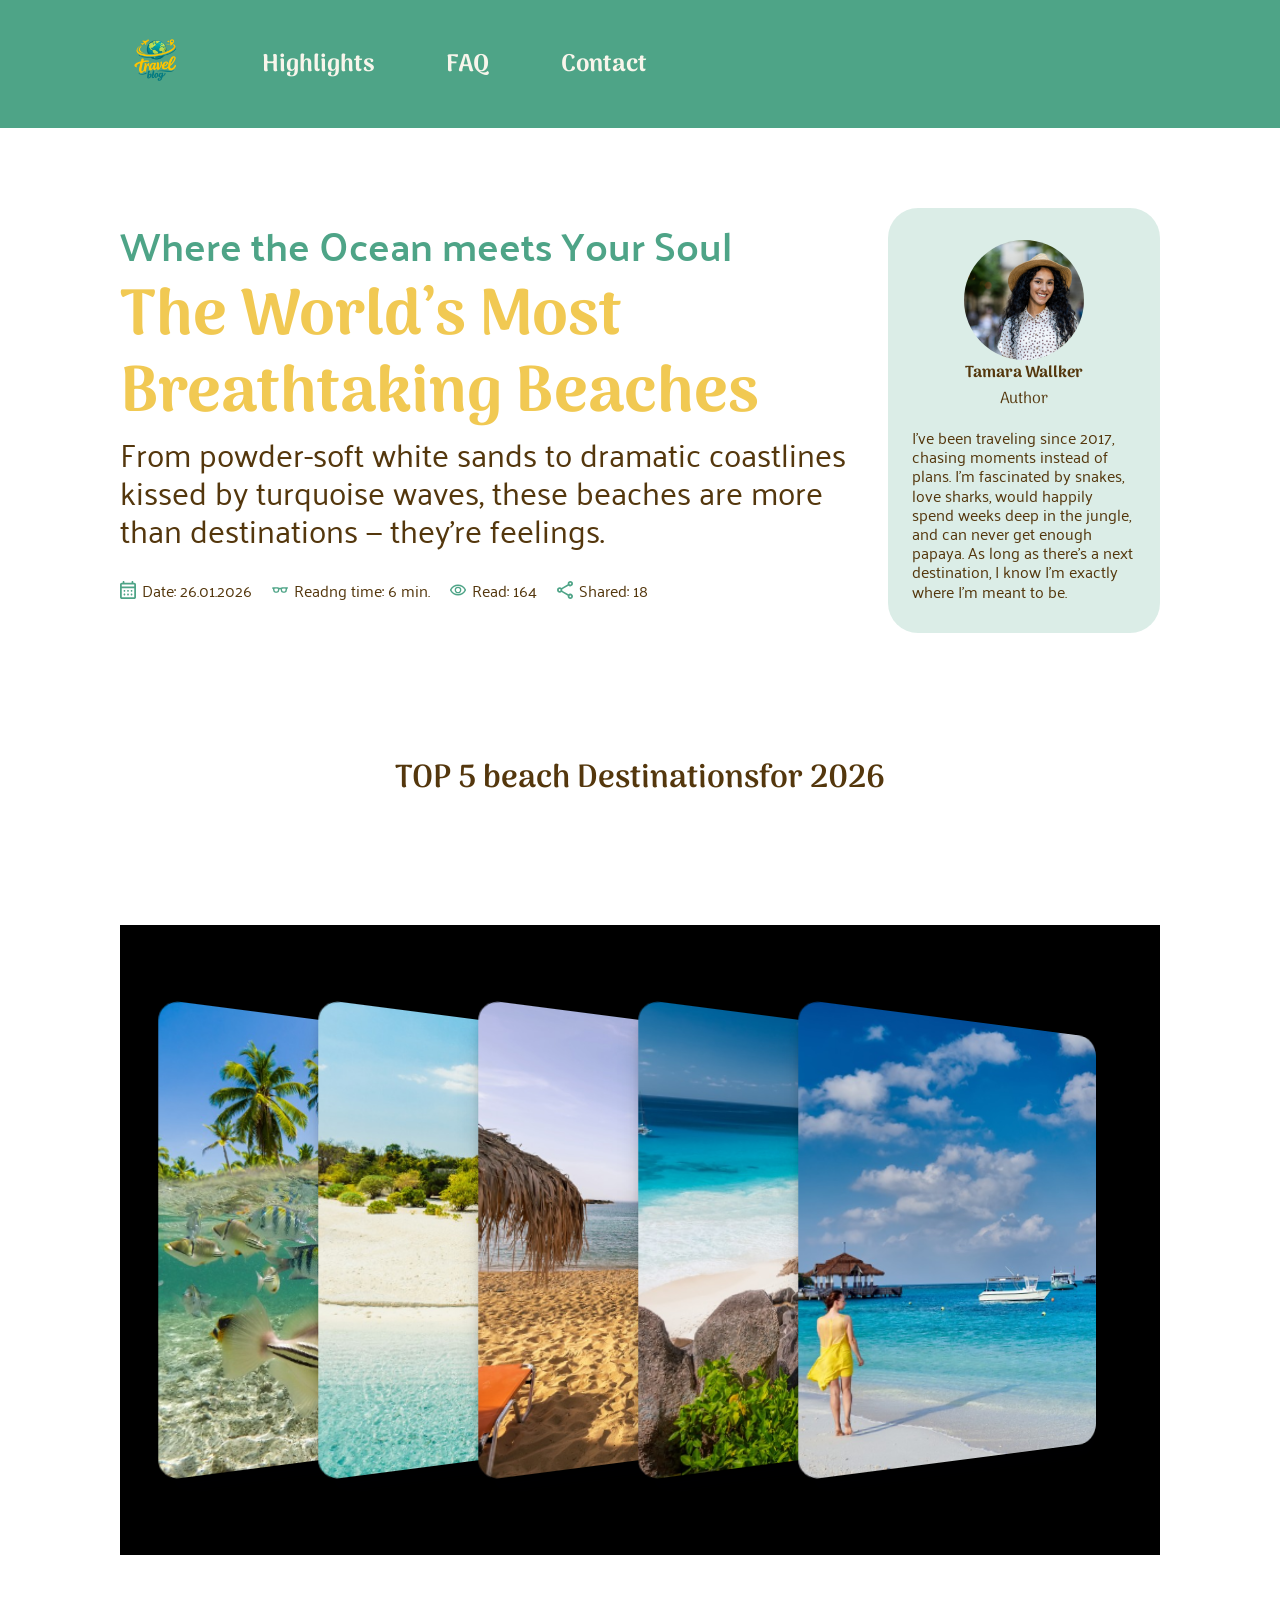
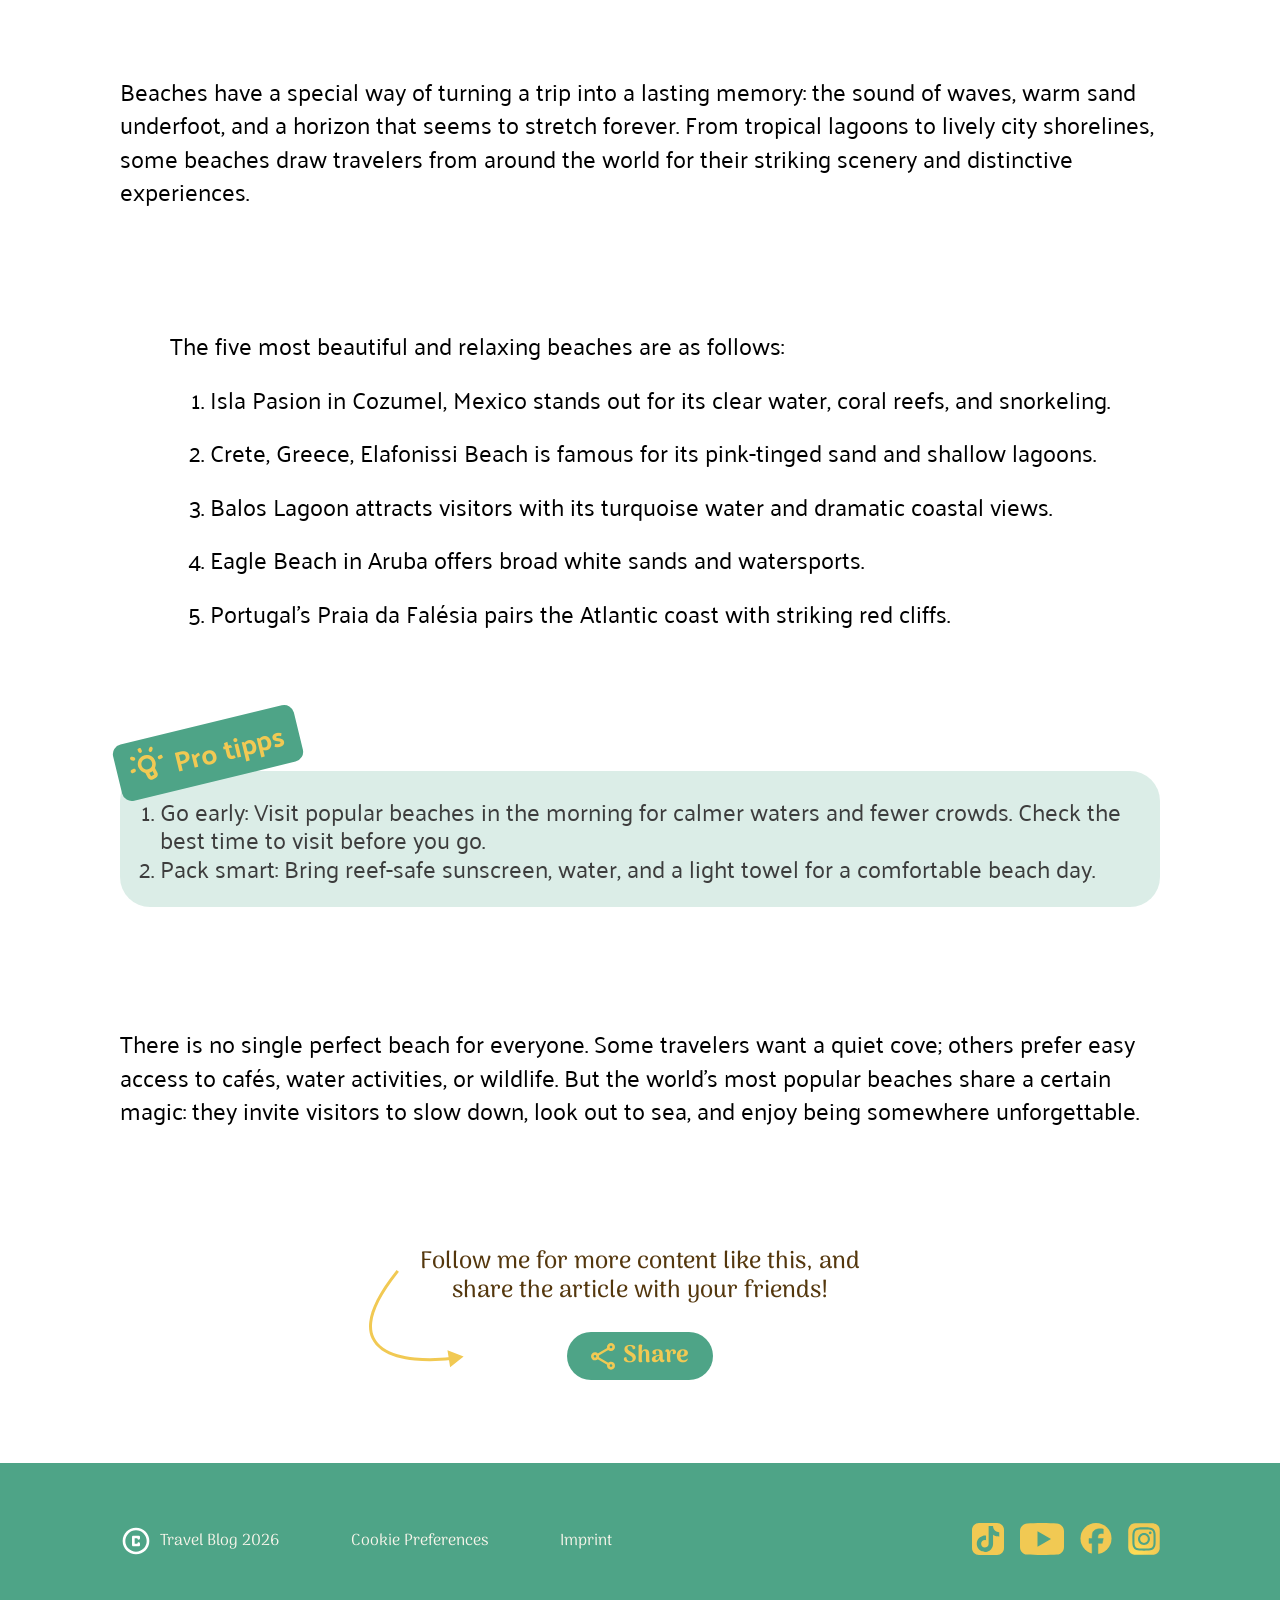
==== pages/article01.html @ ea97b2e2 "footer navbar-mobile links on all sub pages fixed" ====
<!DOCTYPE html>
<html lang="en">

<head>
    <meta charset="UTF-8">
    <meta name="viewport" content="width=device-width, initial-scale=1.0">
    <title>Article 01</title>

    <link rel="stylesheet" href="../styles/style.css">
    <link rel="stylesheet" href="../styles/standard.css">
    <link rel="stylesheet" href="../styles/fonts.css">
    <link rel="stylesheet" href="../styles/variables.css">
    <link rel="stylesheet" href="../styles/responsive.css">

    <link rel="icon" type="image/x-icon" href="../assets/img/logo.png">
</head>


<!---------------------HEADER-------------------------------------------------------------------------->


<body id="article01">

    <header>

        <a href="../index.html" class="logo"><img src="../assets/img/logo.png" alt="logo"></a>

        <nav class="navbar-header">
            <a href="../index.html#highlights">Highlights
                <a href="../index.html#faq">FAQ</a>
                <a href="../index.html#contact">Contact</a>
        </nav>

    </header>

    <!--------------------------------------------------------------------------------------------------->

    <content class="content">
        <div class="article01-top">
            <div>

                <h2>Where the Ocean meets Your Soul</h2>
                <h1>The World’s Most Breathtaking Beaches</h1>
                <p>From powder-soft white sands to dramatic coastlines kissed by turquoise waves, these beaches are
                    more
                    than destinations — they’re feelings.</p>

                <div class="page-information">

                    <p><img src="../assets/icons/calender_green.svg" alt="">
                        Date: 26.01.2026</p>

                    <p><img src="../assets/icons/eyeglasses_green.svg" alt="">
                        Readng time: 6 min.</p>


                    <p><img src="../assets/icons/visibility_green.svg" alt="">
                        Read: 164</p>

                    <p><img src="../assets/icons/share.svg" alt="">
                        Shared: 18</p>

                </div>

            </div>

            <div class="profile">
                <img src="../assets/img/profile.jpg" alt="profile">
                <h4>Tamara Wallker</h4>
                <h5>Author</h5>

                <p>I’ve been traveling since 2017, chasing moments instead of plans.
                    I’m fascinated by snakes, love sharks, would happily spend weeks deep in the jungle, and can
                    never
                    get enough papaya. As long as there’s a next destination, I know I’m exactly where I’m meant to
                    be.
                </p>

            </div>
        </div>



        </div>

        <h3>TOP 5 beach Destinationsfor 2026</h3>

        <!--------------------------------------------------------------------------------------------------->


        <section class="carousel-slider">

            <div class="carousel-inputs">
                <input type="radio" name="slider" value="one">
                <input type="radio" name="slider" value="two">
                <input type="radio" name="slider" value="three" checked>
                <input type="radio" name="slider" value="four">
                <input type="radio" name="slider" value="five">
            </div>

            <div class="carousel-wrapper">

                <div class="carousel-slider-element element-one">
                    <img src="../assets/img/Carousel_beach_05.jpg" alt="picture of a beach">
                </div>
                <div class="carousel-slider-element element-two">
                    <img src="../assets/img/Carousel_beach_03.jpg" alt="picture of a beach">
                </div>
                <div class="carousel-slider-element element-three">
                    <img src="../assets/img/Carousel_beach_02.jpg" alt="picture of a beach">
                </div>
                <div class="carousel-slider-element element-four">
                    <img src="../assets/img/Carousel_beach_01.jpg" alt="picture of a beach">
                </div>
                <div class="carousel-slider-element element-five">
                    <img src="../assets/img/Carousel_woman.jpg" alt="picture of a beach">
                </div>

            </div>
        </section>

        <p>Beaches have a special way of turning a trip into a lasting memory:
            the sound of waves, warm sand underfoot, and a horizon that seems to stretch forever. 
            From tropical lagoons to lively city shorelines, some beaches draw travelers 
            from around the world for their striking scenery and distinctive experiences. </p>

        <div class="p_under_carousel">

            <p>The five most beautiful and relaxing beaches are as follows:</p>
            <ol>
                <li>Isla Pasion in Cozumel, Mexico stands out for its clear water, coral reefs, and snorkeling.</li>
                <li>Crete, Greece, Elafonissi Beach is famous for its pink-tinged sand and shallow lagoons.</li>
                <li>Balos Lagoon attracts visitors with its turquoise water and dramatic coastal views.</li>
                <li>Eagle Beach in Aruba offers broad white sands and watersports. </li>
                <li>Portugal’s Praia da Falésia pairs the Atlantic coast with striking red cliffs. </li>
            </ol>
        </div>

        <div class="protipp-section">
            <div class="badge">
                <img src="../assets/icons/wb_incandescent.svg" alt="Tipp">
                <p>Pro tipps</p>
            </div>
            <ol>
                <li>Go early: Visit popular beaches in the morning for calmer waters and fewer crowds. Check the best
                    time
                    to visit before you go.</li>
                <li>Pack smart: Bring reef-safe sunscreen, water, and a light towel for a comfortable beach day.</li>
            </ol>
        </div>

        <p>There is no single perfect beach for everyone. Some travelers want a quiet cove; 
            others prefer easy access to cafés, water activities, or wildlife. 
            But the world’s most popular beaches share a certain magic: they invite visitors to slow down, 
            look out to sea, and enjoy being somewhere unforgettable. </p>

        <section class="share-section">
            <p>Follow me for more content like this, and share the article with your friends!</p>

            <div class="big-arrow2">
                <img src="../assets/img/arrow.svg" alt="Pfeil zeigt auf Share Button" class="big_arrow">
            </div>

            <div class="small-arrow2">
                <img src="../assets/icons/small_arrow.svg" alt="kleiner pfeil zeigt auf share Button"
                    class="small_arrow">
            </div>

            <div class="share-wrapper">

                <input type="checkbox" id="share-toggle">


                <label for="share-toggle" class="icon-btn">
                    <img class="share-icon" src="../assets/icons/yellow-share.svg" alt="share icon">
                    Share
                </label>

                <div class="share-expanded">

                    <img src="../assets/icons/share_green.svg" alt="share icon">

                    <div class="share-links">
                        <a href="https://www.linkedin.com/" target="_blank">LinkedIn</a>
                        <a href="https://www.facebook.com/" target="_blank">Facebook</a>
                    </div>

                </div>
            </div>
        </section>
    </content>


    </div>

    <!---------------------FOOTER-------------------------------------------------------------------------->



    <footer>

        <div>

            <nav class="navbar-footer">


                <a href="../index.html"> <img src="../assets/icons/copyright.svg" alt="copyright">
                    Travel Blog 2026
                </a>




                <a href="#">Cookie Preferences</a>
                <a href="../pages/imprint.html" class="slide-linkk">Imprint</a>
            </nav>

        </div>

        <div class="social-icons">
            <a href="https://www.tiktok.com" target="_blank"><img src="../assets/icons/Tiktok_icon.svg"
                    alt="Tiktok"></a>
            <a href="https://youtube.com" target="_blank"><img src="../assets/icons/youtube.svg" class="youtube"
                    alt="youtube"></a>
            <a href="https://www.facebook.com" target="_blank"><img src="../assets/icons/facebook.svg"
                    alt="facebook"></a>
            <a href="https://www.instagram.com/" target="_blank"><img src="../assets/icons/Instagram_logo_2016.svg"
                    alt="instagram"></a>
        </div>




        <div class="navbar-mobile">

            <a href="../index.html"><img src="../assets/icons/home-icon.svg" alt=""></a>
            <a href="../index.html#highlights"><img src="../assets/icons/rocket_launch-icon.svg" alt=""></a>
            <a href="../index.html#faq"><img src="../assets/icons/live_help-icon.svg" alt=""></a>
            <a href="../index.html#contact"> <img src="../assets/icons/person-icon.svg" alt=""></a>

        </div>

    </footer>
</body>

</html>
---- styles/style.css ----
/* ~~~~~~~~~~~~~~~~~~~~~~~~~~~~~~~~~~~~~~~~~~~~~~~~~~~~~~~~~~~~~~~~~~~ */
/* ##################### landing banner animation #################### */
/* ~~~~~~~~~~~~~~~~~~~~~~~~~~~~~~~~~~~~~~~~~~~~~~~~~~~~~~~~~~~~~~~~~~~ */

.hero-left-right {
  display: flex;
  align-items: flex-start;
  justify-content: flex-start;

  width: 100dvw;
  max-width: 1440px;
  min-height: 515px;
}

.hero-first {
  position: relative;
  overflow: hidden;
  top: 0;
  left: 0;
  width: 100%;
  height: 700px;

  background-color: rgb(255, 255, 255);
}

.img-background {
  position: absolute;
  top: 0;
  left: calc(50% - 720px);
  height: 100%;
  width: auto;
  z-index: 1;
}

.img-cover-start {
  position: absolute;
  top: 0;

  right: 0;
  height: 100%;
  width: auto;
  z-index: 3;

  animation: banner-initial 3s ease-in-out forwards;
}

.img-cover-mid {
  position: absolute;
  top: 0;

  right: 0;
  height: 100%;
  width: auto;
  z-index: 2;

  animation: banner-mid 1s ease-in-out forwards;
  animation-delay: 2s;
}

.img-cover-end {
  position: absolute;
  top: 0;


  left: 0;
  height: auto;

  z-index: 4;

  opacity: 0;

  animation-name: banner-end;
  animation-duration: 0.8s;
  animation-timing-function: ease-in-out;
  animation-delay: 2.4s;
  animation-iteration-count: 1;
  animation-direction: normal;
  animation-fill-mode: forwards;



}

.hero-textblock {

  display: flex;
  flex-direction: column;
  gap: 32px;
  width: 25%;
  max-width: 350px;

  top: 25%;
  left: 40%;

  position: absolute;
  z-index: 5;
  opacity: 0;

  animation:
    textblock-fade-in 1.5s ease-in-out 0.5s forwards,
    textblock-shift 1s linear 2s forwards;
}

.hero-textblock h3 {
  font-family: 'Arima';
  font-weight: 700;
  font-size: 60px;
  color: var(--secondary-brown);

  animation-name: textblock-h3;
  animation-duration: 1s;
  animation-timing-function: fade-in;
  animation-delay: 0.5s;
  animation-iteration-count: 1;
  animation-direction: normal;
  animation-fill-mode: forwards;
}

.hero-textblock p {
  font-family: 'Palanquin';
  font-weight: 500;
  font-size: 28px;
  color: var(--secondary-brown);
  line-height: 1.2;

  opacity: 0;

  animation-name: textblock-p;
  animation-duration: 2s;
  animation-timing-function: fade-in;
  animation-delay: 1s;
  animation-iteration-count: 1;
  animation-direction: normal;
  animation-fill-mode: forwards;
}

@keyframes banner-initial {
  0% {
    z-index: 3;
  }

  100% {
    z-index: 0;

  }
}

@keyframes banner-mid {
  0% {
    transform: translateX(440px);
  }

  60% {
    transform: translateX(calc(40dvw - calc(50% - 720px)));
  }

  100% {
    transform: translateX(calc(10dvw - calc(50% - 720px)));

  }
}

@keyframes banner-end {
  0% {
    opacity: 0;
  }

  100% {
    opacity: 1;

  }
}

@keyframes textblock-fade-in {
  0% {
    opacity: 0;
  }

  100% {
    opacity: 1;
    /* transform: translateX(-35dvw); */
  }
}

@keyframes textblock-h3 {
  0% {
    transform: translateY(75%);
    opacity: 1;
  }

  100% {
    transform: translateY(-25%);
  }
}

@keyframes textblock-p {
  0% {
    opacity: 0;
  }

  100% {
    opacity: 1;
  }
}

@keyframes textblock-shift {
  to {
    opacity: 1;
    transform: translateX(-145%);
  }
}

/* ~~~~~~~~~~~~~~~~~~~~~~~~~~~~~~~~~~~~~~~~~~~~~~~~~~~~~~~~~~~~~~~~~~~ */
/* ###################### landing rotating text ###################### */
/* ~~~~~~~~~~~~~~~~~~~~~~~~~~~~~~~~~~~~~~~~~~~~~~~~~~~~~~~~~~~~~~~~~~~ */

.moving-element {
  width: 160px;
  height: 160px;

  top: 270px;
  left: 440px;

  position: relative;

  display: flex;
  align-items: center;
  justify-content: center;
  background-color: var(--primary-green);
  border-radius: 50%;

  /* https://smoothshadows.com/#djEsMSw1LDAuMTUsMjQsMjAsNSwjMDMwNzEyLCNmM2Y0ZjYsI2ZmZmZmZiwz */
  box-shadow: 0px 1px 1px rgba(3, 7, 18, 0.03),
    1px 3px 4px rgba(3, 7, 18, 0.06),
    2px 7px 9px rgba(3, 7, 18, 0.09),
    3px 13px 15px rgba(3, 7, 18, 0.12),
    5px 20px 24px rgba(3, 7, 18, 0.15);

  opacity: 0;

  z-index: 6;

  animation-name: moving-element-initial;
  animation-duration: 2s;
  animation-timing-function: fade-in;
  animation-delay: 2.7s;
  animation-iteration-count: 1;
  animation-direction: normal;
  animation-fill-mode: forwards;
}

.rotating-text {
  width: 132px;
  height: 132px;

  animation: rotateText 12s linear infinite;
}

.rotating-text svg {
  width: 132px;
  height: 132px;
  overflow: visible;
}

.rotating-text text {
  font-family: 'Arima';
  font-size: 32px;
  font-weight: 400;
  fill: var(--primary-yellow);
}

.destination-flag {
  position: absolute;

  width: 50px;
  height: 50px;
}

@keyframes rotateText {
  from {
    transform: rotate(0deg);
  }

  to {
    transform: rotate(360deg);
  }
}

@keyframes moving-element-initial {
  to {
    opacity: 1;
  }
}

/* ~~~~~~~~~~~~~~~~~~~~~~~~~~~~~~~~~~~~~~~~~~~~~~~~~~~~~~~~~~~~~~~~~~~ */
/* ######################### article01 style ######################### */
/* ~~~~~~~~~~~~~~~~~~~~~~~~~~~~~~~~~~~~~~~~~~~~~~~~~~~~~~~~~~~~~~~~~~~ */


.article01-top {
  display: flex;
  flex-direction: row;
  /* Erzwingt die Ausrichtung nebeneinander */
  justify-content: space-between;
  align-items: flex-start;
  /* Richtet das Profil obenbündig mit dem Text aus */
  width: 100%;
  gap: 24px;

  margin-top: 80px;

}

.article01-top>div:first-child {
  flex-grow: 1;
  /* Nimmt den gesamten verfügbaren Platz links ein */
  min-width: 0;
  /* Verhindert, dass langer Text das Flex-Layout sprengt */
}


.article01-top h1 {
  line-height: 1.2;
}

.article01-top h2 {
  color: var(--primary-green);
  font-size: 40px;

  font-family: 'Palanquin';
  font-weight: 600;
}

.article01-top h1 {
  font-family: 'Palanquin';
  font-weight: 600;
  color: var(--primary-yellow);
  font-size: 64px;

  font-family: 'Arima';
  font-weight: 700;
}

.article01-top p {

  color: var(--secondary-brown);
  font-size: 32px;

  font-family: 'Palanquin';
  font-weight: 400;
  line-height: 1.2;

}

.article03_p_underprofile {
  font-size: 24px;
  font-family: 'Palanquin';
  font-weight: 400;
}

.page-information {

  display: flex;

  gap: 20px;

  margin-top: 32px;

  flex-wrap: wrap;



}

.page-information p {
  font-size: 16px;
  margin: 0;
  display: flex;
  align-items: center;
  gap: 6px;
}

.page-information img {
  width: 16px;
  height: 18px;
  color: var(--primary-green);

}

.profile {
  background-color: rgba(78, 164, 135, 0.2);
  border-radius: 30px;

  padding: 32px 24px;
  height: fit-content;

  display: flex;
  flex-direction: column;

  width: 272px;
  flex-shrink: 0;

  align-items: center;


}

.profile h4 {
  font-family: 'Arima';
  font-weight: 700;

  color: var(--secondary-brown);
  text-align: center;
}

.profile h5 {
  font-size: 16px;
  font-family: 'Arima';
  font-weight: 400;
  text-align: center;
  color: var(--secondary-brown);

  padding-bottom: 16px;


}

.profile p {
  font-size: 16px;
  font-family: 'Palanquin';
  font-weight: 400;


}

.profile img {
  border-radius: 50%;
  width: 120px;
  height: 120px;

  object-fit: cover;
  margin: 0 auto;
}

/* ~~~~~~~~~~~~~~~~~~~~~~~~~~~~~~~~~~~~~~~~~~~~~~~~~~~~~~~~~~~~~~~~~~~ */
/* ######################### carousel slider ######################### */
/* ~~~~~~~~~~~~~~~~~~~~~~~~~~~~~~~~~~~~~~~~~~~~~~~~~~~~~~~~~~~~~~~~~~~ */

.carousel-wrapper {
  display: flex;
  flex-direction: row;
  justify-content: center;
  align-items: center;

  height: 90%;
}

.carousel-inputs {
  padding-top: 48px;
  display: none;
}

.carousel-slider {
  background-color: black;
  height: 70dvh;

  width: 1300px;
  /* min-width: calc(50% - 720px); */

  display: flex;
  flex-direction: column-reverse;
  justify-content: center;
  align-items: center;
}

.carousel-slider input {
  appearance: none;
  -webkit-appearance: none;
  border: none;
  outline: none;
  width: 22px;
  height: 22px;
  border-radius: 50%;
  background-color: #4ea48732;
  margin: 0 5px 14px 5px;
  cursor: pointer;
  transition: width 0.3s ease, background-color 0.3s ease;

  z-index: 2;
}

.carousel-slider input:checked {
  width: 36px;
  height: 22px;
  border-radius: 20px;
  background-color: var(--primary-green);
}

.carousel-slider-element {
  z-index: 1;

  display: flex;
  justify-content: center;

  width: 160px;
  height: 90%;
  max-height: 440px;

  /* background-color: rgba(255, 255, 255, 0.001); */

  transform: perspective(300px) rotateY(10deg) translateX(0px);
  transform-origin: 50% 50%;

  transition: all 255ms ease-in-out;
}

.carousel-slider-element img {
  /* opacity: 0.5; */
  border-radius: 20px;

  width: 300px;

  object-fit: cover;
  object-position: center;

  /* https://smoothshadows.com/#djEsMSw1LDAuMTUsMjQsMjAsNSwjMDMwNzEyLCNmM2Y0ZjYsI2ZmZmZmZiwz */
  box-shadow: 0px 1px 1px rgba(3, 7, 18, 0.03),
    1px 3px 4px rgba(3, 7, 18, 0.06),
    2px 7px 9px rgba(3, 7, 18, 0.09),
    3px 13px 15px rgba(3, 7, 18, 0.12),
    5px 20px 24px rgba(3, 7, 18, 0.15);
}

.carousel-slider-element:hover {
  z-index: 2;

  transform: rotateY(0deg) translateX(0px) scaleX(1.05) scaleY(1.05);
  margin: 0 160px;
}

.carousel-slider-element:hover img {
  width: 300px;

}

.carousel-slider-element:hover~.carousel-slider-element {
  transform: perspective(300px) rotateY(-10deg) translateX(0px);
}

.carousel-slider-element:hover~.carousel-slider-element img {
  width: 300px;
}

/* ~~~~~~~~~~~~~~~~~~~~~~~~~~~~~~~~~~~~~~~~~~~~~~~~~~~~~~~~~~~~~~~~~~~ */

.p_under_carousel {
  display: flex;
  justify-content: center;
  flex-direction: column;
}

/* ~~~~~~~~~~~~~~~~~~~~~~~~~~~~~~~~~~~~~~~~~~~~~~~~~~~~~~~~~~~~~~~~~~~ */
/* ######################### main page content ####################### */
/* ~~~~~~~~~~~~~~~~~~~~~~~~~~~~~~~~~~~~~~~~~~~~~~~~~~~~~~~~~~~~~~~~~~~ */

.highlights {
  width: 100%;
  display: flex;
  flex-direction: column;
  align-items: center;

  gap: 88px;
}

.header {
  display: flex;
  flex-direction: column;
  justify-content: center;
  align-items: center;

  gap: 8px;
  width: 100%;
}

.header>p {
  font-family: 'Palanquin';
  font-size: 24px;
  font-weight: 500;
  line-height: 110%;
  text-align: center;

  color: var(--secondary-brown);
}


.icon-header {
  display: flex;
  align-items: center;
  gap: 8px;
  justify-content: center;

  font-family: 'Arima';
  font-weight: 700;
  font-size: 52px;
  line-height: 120%;

  color: var(--primary-green);
  gap: 8px;

}



.icon-header>h2 {
  font-family: 'Arima';
  font-weight: 700;
  font-size: 52px;
  line-height: 120%;

  color: var(--primary-green);
}

.icon-header>img {
  width: 48px;
  height: 48px;
}

.slider-a {
  width: 100%;
  height: 533px;
  border-top-right-radius: 100px;


  display: flex;
  justify-content: center;
  position: relative;


  align-items: flex-end;
  overflow: hidden;
}

.slider-a-wrapper {
  z-index: 1;
  width: 400%;
  height: 100%;

  position: absolute;

  display: flex;

  transition: all 1s ease-in-out;

}



.slider-a-element {
  width: calc(100% / 4);
  height: 100%;
  position: relative;

  background-size: cover;
  background-position: center;
}

.element-one {
  background-image: url(../assets/img/woman-walking-on-beach.jpg);
}

.element-two {
  background-image: url(../assets/img/scandinavia.jpg);
}

.element-three {
  background-image: url(../assets/img/pattaya.jpg);
}

.element-four {
  background-image: url(../assets/img/mountain_fuji.jpg);
}

.slider-a input[value="one"]:checked~.slider-a-wrapper {
  transform: translateX(calc(150% / 4));
}


.slider-a input[value="two"]:checked~.slider-a-wrapper {
  transform: translateX(calc(50% / 4));
}


.slider-a input[value="three"]:checked~.slider-a-wrapper {
  transform: translateX(calc(-50% / 4));
}

.slider-a input[value="four"]:checked~.slider-a-wrapper {
  transform: translateX(calc(-150% / 4));
}

.slider-a input {
  appearance: none;
  -webkit-appearance: none;
  border: none;
  outline: none;
  width: 28px;
  height: 28px;
  border-radius: 14px;
  background-color: #ffffff;
  margin: 0 11px 44px 11px;
  cursor: pointer;
  transition: width 0.3s ease, background-color 0.3s ease;

  z-index: 2;
}

.slider-a input:checked {
  width: 40px;
  height: 28px;
  border-radius: 20px;
  background-color: var(--primary-yellow);
}

.textblock {
  position: absolute;
  transform: translateZ(0);

  width: 75%;

  display: flex;
  flex-direction: column;
  gap: 8px;

  top: 54px;
  left: 38px;

  padding: 16px 24px;

  text-align: left;

  background: rgba(255, 255, 255, 0.1);
  backdrop-filter: blur(5px);


  border-left: 1px solid rgba(255, 255, 255, 0.2);
  border-right: 1px solid rgba(255, 255, 255, 0.2);

}


.textblock>h3 {
  font-family: 'Palanquin Dark';

  font-size: 48px;
  font-weight: 600;
  line-height: 100%;

  color: #ffffff;

}


.textblock>p {
  font-family: 'Palanquin';

  font-size: 28px;
  font-weight: 400;
  line-height: 110%;

  color: #ffffff;
}

.slide-link { /*da war vorher display: block; nur*/
  position: absolute;
  top: 0;
  left: 0;
  width: 100%;
  height: 100%;
  z-index: 5;

  /* display: block;
  position: absolute;
  inset: 0;
  z-index: 10;
  width: 100%;
  height: auto;*/
}

/* ######################### faq ######################### */

.faq {
  width: 100%;
}

.accordeon {
  margin: 20px 0;

  font-family: 'Palanquin';
  font-weight: 700;
  font-size: 24px;
  color: var(--secondary-brown);
  display: flex;
  flex-direction: column;
  gap: 8px;

  width: 100%;
}


.accordeon-item {
  margin: 20px;
}


.accordeon-item summary {
  padding: 16px 14px;
  background-color: var(--primary-yellow);
  border-radius: 12px;
  align-items: center;
  display: flex;
  justify-content: space-between;
}

.accordeon-item img {
  width: 24px;
  height: 24px;
}

.accordeon-content {
  padding: 15px;

  opacity: 0;
  transform: translateY(-10px);

  transition:
    opacity 0.3s ease,
    transform 0.3s ease,
    display 0.3s ease allow-discrete;

  background-color: var(--primary-yellow);
  border-radius: 12px;



}

.accordeon-text-block {
  background-color: var(--white-color);
  padding: 4px 10px;
  border-radius: 5px;
  /* Wie im Figma-Layout (Radius 5px) */
  font-size: 16px;

}




.accordeon-item[open] summary img {
  transform: rotate(-180deg);
}

.accordeon-item[open] .accordeon-content {
  opacity: 1;
  border-radius: 0 0 12px 12px;





  @starting-style {
    opacity: 0;
    transform: translateY(-10px);
  }
}

/* ~~~~~~~~~~~~~~~~~~~~~~~~~~~~~~~~~~~~~~~~~~~~~~~~~~~~~~~~~~~~~~~~~~~ */
/* ########################## contact form ########################### */
/* ~~~~~~~~~~~~~~~~~~~~~~~~~~~~~~~~~~~~~~~~~~~~~~~~~~~~~~~~~~~~~~~~~~~ */


.contact-section {
  display: flex;
  flex-direction: column;

  padding-top: 88px;

  width: 1100px;
  font-family: 'Palanquin';
  font-size: 24px;
  font-weight: 500;
  line-height: 120%;

  text-align: center;

  color: var(--secondary-brown);
}

.contact-form {
  padding-top: 60px;
  display: flex;
  flex-direction: column;
  gap: 16px;


}

.contact-form label {
  display: flex;
  justify-content: flex-start;
}

.contact-elements {
  display: flex;
  flex-direction: column;
  gap: 64px;
  /* max-width: calc(50% - 720px); */
  width: 100%;

  margin: 0 auto;
}

.form-row {
  display: flex;
  gap: 40px;

}


.input-group {
  display: flex;
  flex-direction: column;
  align-items: flex-start;
  flex: 1;
  width: 100%;
}

.input-group.full-width {
  width: 100%;
}

.input-group label {
  font-weight: 400;
  font-size: 24px;
  color: var(--secondary-brown);
  /* margin-bottom: 8px; */
}


.input-group input {
  width: 100%;
  border: none;
  border-bottom: 1px solid var(--secondary-brown);
  padding: 17px 0;
  font-size: 24px;
  outline: none;
  background: transparent;

  color: var(--primary-green);

  font-family: 'Palanquin';
  font-weight: 500;

  caret-shape: auto;
  /* ################# vertical line in the input field ################ */

}




/* ~~~~~~~~~~~~~~~~~~~~~~~~~~~~~~~~~~~~~~~~~~~~~~~~~~~~~~~~~~~~~~~~~~~ */
/* ########################### checkbox ############################## */
/* ~~~~~~~~~~~~~~~~~~~~~~~~~~~~~~~~~~~~~~~~~~~~~~~~~~~~~~~~~~~~~~~~~~~ */

.privacy-policy {
  display: flex;
  flex-direction: column;
  align-items: center;

  gap: 32px;
}

.privacy-policy:has(.toggle-check:checked) .send-btn {
  background-color: var(--primary-green);
  color: var(--primary-yellow);

  border: none;

  pointer-events: auto;
  cursor: pointer;
}




.checkbox-wrapper {
  display: block;
  position: relative;
  padding-left: 35px;
  margin-bottom: 12px;

  flex-direction: column;

  -webkit-user-select: none;
  -moz-user-select: none;
  -ms-user-select: none;
  user-select: none;

  font-size: 16px;
  color: var(--secondary-brown);
}

.checkbox-wrapper p {
  font-size: 16px;
}

.checkbox-wrapper a {
  font-weight: 500;
  text-decoration: none;
  color: var(--primary-green);

  padding: 0 5px;
  font-size: 16px;
}

.checkbox-wrapper a:hover {
  font-family: 'Palanquin Dark';
  text-decoration: none;
  font-weight: 600;
  font-size: 16px;
}

.checkbox-wrapper input {
  position: absolute;
  opacity: 0;
  height: 0;
  width: 0;
}

.checkbox-string {
  display: flex;
  flex-direction: row;
}




.checkbox-link {
  width: 120px;
}

.checkmark {
  position: absolute;
  top: 5px;
  left: 5px;
  height: 18px;
  width: 18px;
  background-color: #eee;
  border: 2px solid var(--secondary-brown);
  border-radius: 3px;
}

.checkbox-label:hover input~.checkmark {
  background-color: var(--primary-yellow);
}

.checkbox-wrapper input:checked~.checkmark {
  background-color: var(--primary-green);
  border: none;
}

.checkmark:after {
  content: "";
  position: absolute;
  display: none;
}

.checkbox-wrapper input:checked~.checkmark:after {
  display: block;
}

.checkbox-wrapper .checkmark:after {
  left: 6px;
  top: 2px;
  width: 5px;
  height: 9px;
  border: solid 0px var(--primary-yellow);
  border-width: 0 2px 2px 0;
  -webkit-transform: rotate(45deg);
  -ms-transform: rotate(45deg);
  transform: rotate(45deg);
}

.send-btn {
  font-family: 'Arima';
  font-size: 24px;

  font-weight: 700;
  letter-spacing: 5%;

  color: var(--inactive-color);


  width: 128px;
  height: 48px;

  display: flex;
  align-items: center;
  justify-content: center;

  padding: 0px 24px;

  border: 1px solid var(--inactive-color);
  border-radius: 40px;

  pointer-events: none;
  cursor: not-allowed;

  gap: 10px;
  padding: 10px;
}

.button {
  display: flex;
}

.button img {
  height: 32px;
  width: 32px;

  color: var(--primary-yellow);
}



.send-btn:hover {
  background-color: var(--primary-green);
  color: var(--primary-yellow);
  font-weight: 700;

  text-shadow: 0px 4px 4px rgba(0, 0, 0, 0.5);
  border: none;
  box-shadow:
    1px 1px 3px rgba(78, 164, 135, 0.09),
    5px 5px 13px rgba(78, 164, 135, 0.15),
    12px 12px 30px rgba(78, 164, 135, 0.24);
}

/* ~~~~~~~~~~~~~~~~~~~~~~~~~~~~~~~~~~~~~~~~~~~~~~~~~~~~~~~~~~~~~~~~~~~ */
/* ############################# imprint ############################# */
/* ~~~~~~~~~~~~~~~~~~~~~~~~~~~~~~~~~~~~~~~~~~~~~~~~~~~~~~~~~~~~~~~~~~~ */

.imprint {
  min-height: calc((100dvh - 156px) - 128px);

  display: flex;
  flex-direction: column;
  align-items: center;
  color: var(--secondary-brown);
  font-family: 'Palanquin';
  text-align: center;
}

.imprint h2 {
  font-size: 48px;
  font-family: 'Arima';
  font-weight: 600;
  padding: 3%;
  color: var(--primary-yellow);
}

.imprint h3 {
  font-family: 'Arima';
  padding: 16px 0 8px 0;
  color: var(--primary-green);
}

.imprint a {
  color: var(--primary-green);
  text-decoration: none;
}

.imprint ul li {
  list-style-type: none;
  display: inline-block;
  text-align: center;
  padding: 16px 0;
  margin: 0;
}

/* ~~~~~~~~~~~~~~~~~~~~~~~~~~~~~~~~~~~~~~~~~~~~~~~~~~~~~~~~~~~~~~~~~~~ */
/* ######################### article02 style ######################### */
/* ~~~~~~~~~~~~~~~~~~~~~~~~~~~~~~~~~~~~~~~~~~~~~~~~~~~~~~~~~~~~~~~~~~~ */

.video-container {
  display: flex;
  justify-content: center;


}


.video-container video {
  border-radius: 53px;
  width: calc(100% - 30px); 

  /*width: 931px;
  height: 520px;*/

}

ol li,
ul li {
  margin: 20px 0 20px 40px;
  width: 100%;

}


/* ######################### SHARE SECCTION ######################### */

.share-section {
  position: relative;
  display: flex;
  flex-direction: column;

  align-items: center;

  width: 463px;
  margin: 0 auto;
  gap: 24px;

}

.big-arrow2 {
  position: absolute;
  /* Löst den Pfeil aus dem Textfluss */
  left: -40px;
  /* Schiebt den Pfeil nach links außerhalb der Box (Wert anpassen!) */
  bottom: 15px;
  /* Positioniert den Pfeil auf Höhe des Buttons */
}

.big_arrow {
  display: block;
}

.small-arrow2 {
  position: absolute;
  left: -20px;
  bottom: 45px;
}

.small_arrow {
  display: block;

}



.share-section>p {
  font-family: 'Arima';
  font-size: 24px;
  font-weight: 500;
  line-height: 120%;

  text-align: center;

  color: #54370D;
}

.share-section>img {

  bottom: 0;
  left: -20px;
}





/* ######################### SHARE ICON ######################### */

.share-wrapper {
  display: flex;
  align-items: center;
  gap: 7px;
  height: 54px;
}

#share-toggle {
  display: none;
}

.icon-btn {
  font-family: 'Arima';
  font-size: 24px;
  font-weight: 700;
  line-height: 120%;
  letter-spacing: 5%;
  margin: 0 auto;

  color: var(--primary-yellow);

  width: fit-content;
  height: 48px;

  display: flex;
  align-items: center;
  gap: 8px;

  padding: 0px 24px;

  background-color: var(--primary-green);
  border: none;
  border-radius: 40px;

  cursor: pointer;
}

.share-expanded {
  height: 54px;
  display: none;
  align-items: center;
  gap: 8px;
}

#share-toggle:checked~.share-expanded {
  display: flex;
}

#share-toggle:checked+.icon-btn .share-icon {
  display: none;
}

.share-links {
  display: flex;
  flex-direction: column;
  gap: 10px;
}

.share-links a {
  font-family: 'Arima';
  font-size: 18px;
  font-weight: 600;
  line-height: 120%;

  color: var(--primary-green);

  text-decoration: underline;
}

.share-links a:hover {
  font-weight: 700;
}

/* ######################### PRO TIPPS SECTION ######################### */

.protipp-section {
  position: relative;
  display: flex;
  background-color: rgba(78, 164, 135, 0.2);


  padding: 26px 16px 24px 16px;
  border-radius: 30px;


}

.protipp-section ol {
  margin: 0;
  padding-left: 24px;
}

.protipp-section li {
  font-family: 'Palanquin';
  font-size: 24px;
  font-weight: 400;
  line-height: 120%;

  color: rgba(61, 61, 61, 1);

  width: 100%;

  margin: 0;

  padding-left: 0px;
  margin-left: 0px;
}

.badge {
  position: absolute;
  left: -5px;
  top: -47px;
  display: flex;
  flex-direction: row;
  align-items: center;
  padding: 4px 16px 4px 4px;
  gap: 4px;
  border-radius: 10px;
  transform: rotate(-13.67deg);


  background-color: var(--primary-green);

}

.badge>img {
  width: 50px;
  height: 50px;
}

.badge>p {
  font-family: 'Palanquin';
  font-size: 28px;
  font-weight: bold;
  line-height: 120%;
  color: var(--primary-yellow);
}





/* ~~~~~~~~~~~~~~~~~~~~~~~~~~~~~~~~~~~~~~~~~~~~~~~~~~~~~~~~~~~~~~~~~~~ */
/* ####################### article 03 style ########################## */
/* ~~~~~~~~~~~~~~~~~~~~~~~~~~~~~~~~~~~~~~~~~~~~~~~~~~~~~~~~~~~~~~~~~~~ */

#article03 article {
  /* ############ 'article' element for longer text content ########### */
  padding: 48px 0;
  color: #3D3D3D;
}

.article03_rain {
  display: flex;
  flex-direction: column;
  width: 100%;


}

.article03_rain p {
  font-size: 24px;
  font-family: 'Palanquin';
  font-weight: 400;

}


.article03_rain h2 {
  color: var(--secondary-brown);
  font-size: 32px;
  font-family: 'Arima';
  font-weight: 600;


  display: flex;
  justify-content: center;

  margin-top: 88px;

}


.article03_img {
  display: flex;
  justify-content: center;
  margin-bottom: 88px;
}


.article03_img>img,
.two_sections img {
  width: 640px;
  height: 436px;
  margin-top: 24px;

  border: 3px;
  border-radius: 53px;
  object-fit: contain;

  box-shadow: -2px 4px 11.6px 0px rgba(0, 0, 0, 0.25);
}

.two_sections {
  display: flex;

  width: 100%;
  gap: 80px;
  align-items: start;
}

.one_section {
  display: flex;
  flex-direction: column;
  justify-content: center;
  align-items: center;
  width: 100%;
}

.one_section img {
  width: 100%;
}

.one_section h3 {
  margin-bottom: 24px;
}

.text-box {
  height: 14em;
}
---- styles/standard.css ----
/* die einstellungen für Content könnte hier rein und beim 
responsiv design auch gleich die contentbegrenzug
weil die ist ja auch überall gleich*/

* {
    box-sizing: border-box;

    margin: 0;
    padding: 0;

    scroll-behavior: smooth;

    /* ################### Debug marking ############################# */
    /*outline: 1px solid red !important;*/
}

/*--------HEADER--------*/

/* ######################### HEADER ######################### */
header {
    background-color: var(--primary-green);
    display: flex;

    color: var(--font-color);
    width: 100%;
    gap: 70px;
    height: 128px;

    align-items: center;


    padding: 60px 120px;
}

.navbar-header {
    display: flex;
    gap: 72px;
}

.navbar-header a {
    color: var(--font-color);
    text-decoration: none;
    font-size: 1.5em;
    font-family: 'Arima';
    font-style: normal;
    font-weight: 700;

    transition: 0.3s color ease-in-out;

    background-repeat: no-repeat;
    background-position: bottom center;
    background-size: contain;

}

.navbar-header a:active {
    color: var(--primary-yellow);
    transition: color 0s;

}

.navbar-header a:hover {
    background-image: url('../assets/img/highlights.svg');
}


.logo img {
    width: 72px;
    height: 72px;
}

.content {
  display: flex;
  flex-direction: column;
  align-items: center;
  gap: 120px;
  margin: 0 120px 80px 120px;
}


/* ######################### FOOTER ######################### */


footer {
    width: 100%;
    background-color: var(--primary-green);
    display: flex;
    color: var(--font-color);
    gap: 70px;

    /* ÄNDERUNG: min-height statt height nutzen & border-box hinzufügen */
    min-height: 152px;
    box-sizing: border-box;

    align-items: center;
    justify-content: space-between;
    padding: 60px 120px;

    display: flex;
    flex-direction: row;

}



.navbar-footer a {
    color: var(--font-color);
    text-decoration: none;
    font-size: 1em;
    font-family: 'Arima';

    display: flex;
    flex-direction: row;

    gap: 8px;
    align-items: center;
    white-space: nowrap;
}

.navbar-footer {
    display: flex;
    gap: 72px;
    align-items: center;
}

footer img {
    height: 32px;
    width: 32px;
}

.navbar-footer>img {
    width: 24px;
    height: 24px;
}

.social-icons {
    display: flex;
    gap: 16px;
}

.youtube {
    width: 44px;
    height: 32px;
}

.both-navbars {
    display: flex;
    flex-direction: column;
}

.navbar-mobile {
    position: fixed;
    bottom: 0;
    left: 0;

    display: flex;
    background-color: var(--primary-yellow);
    width: 100%;
    padding: 24px 25px;
    gap: 48px;

    justify-content: center;
    z-index: 10;

    

}

.navbar-mobile img {
    width: 40px;
    height: 40px;

}


/*--------FOOTER--------*/

h3 {
    color: var(--secondary-brown);
    font-size: 32px;
    font-family: 'Arima';
    font-weight: 600;


    display: flex;
    /* justify-content: center; ################ Entfernt, da slider-a textblock nicht korrekt ausgerichtet wird (wie in Figma) ############# */
}

p,
ul li,
ol li {
    font-size: 24px;
    font-family: 'Palanquin';
    font-weight: 400;
    line-height: 1.4;

}

@media screen and (min-width: 1440px) {

    header {
        padding: 60px max(120px, calc(50% - 720px));
    }

    footer {
        padding: 60px max(120px, calc(50% - 720px));
        margin-bottom: 0px;

    }

}


@media screen and (min-width:768px) {
    .navbar-mobile {
        display: none;
    }

}

@media screen and (min-width:768px) and (max-width: 960px) {

    footer {
        align-items: end;
    }

    .navbar-footer {
        flex-direction: column;
        gap: 8px;
        align-items: start;
    }

    footer {
        /*margin-bottom: 90px;*/
    }


}

@media screen and (min-width:480px) and (max-width: 767px) {

    .navbar-header {
        display: none;
    }

    header {
        justify-content: center;
        height: 70px;
        padding: 0 24px;
    }

    /*  zentriert das Logo horizontal  */
    .logo {
        display: flex;
        align-items: center;
    }


    .logo img {
        width: 56px;
        height: 56px;
    }


    .navbar-footer {
        flex-direction: column;
        gap: 8px;
        align-items: start;
    }

    footer {
        align-items: end;
        padding: 60px;

        margin-bottom: 85px;

    }


    footer img {
        height: 24px;
        width: 24px;
    }

    .youtube {
        width: 37px;
        height: 24px;
    }




}

@media screen and (min-width: 320px) and (max-width: 480px) {

    .navbar-header{
        width: 100%;
    }

    .navbar-header a {
        display: none;
    }

    .logo img {
        display: flex;
        justify-content: center;
    }



    .navbar-footer {
        flex-direction: column;
        gap: 8px;
        align-items: start;


    }


    footer img {
        height: 24px;
        width: 24px;
    }

    .youtube {
        width: 37px;
        height: 24px;
    }

    footer {
        margin-bottom: 85px;

        align-items: end;
        padding: 60px;
    }

    

}
---- styles/fonts.css ----
/* arima-regular - latin */
@font-face {
  font-display: swap; /* Check https://developer.mozilla.org/en-US/docs/Web/CSS/@font-face/font-display for other options. */
  font-family: 'Arima';
  font-style: normal;
  font-weight: 400;
  src: url('../assets/fonts/arima-v7-latin-regular.woff2') format('woff2'); /* Chrome 36+, Opera 23+, Firefox 39+, Safari 12+, iOS 10+ */
}
/* arima-regular - latin */
@font-face {
  font-display: swap; /* Check https://developer.mozilla.org/en-US/docs/Web/CSS/@font-face/font-display for other options. */
  font-family: 'Arima';
  font-style: normal;
  font-weight: 400;
  src: url('../assets/fonts/arima-v7-latin-regular.woff2') format('woff2'); /* Chrome 36+, Opera 23+, Firefox 39+, Safari 12+, iOS 10+ */
}
/* arima-500 - latin */
@font-face {
  font-display: swap; /* Check https://developer.mozilla.org/en-US/docs/Web/CSS/@font-face/font-display for other options. */
  font-family: 'Arima';
  font-style: normal;
  font-weight: 500;
  src: url('../assets/fonts/arima-v7-latin-500.woff2') format('woff2'); /* Chrome 36+, Opera 23+, Firefox 39+, Safari 12+, iOS 10+ */
}
/* arima-600 - latin */
@font-face {
  font-display: swap; /* Check https://developer.mozilla.org/en-US/docs/Web/CSS/@font-face/font-display for other options. */
  font-family: 'Arima';
  font-style: normal;
  font-weight: 600;
  src: url('../assets/fonts/arima-v7-latin-600.woff2') format('woff2'); /* Chrome 36+, Opera 23+, Firefox 39+, Safari 12+, iOS 10+ */
}
/* arima-700 - latin */
@font-face {
  font-display: swap; /* Check https://developer.mozilla.org/en-US/docs/Web/CSS/@font-face/font-display for other options. */
  font-family: 'Arima';
  font-style: normal;
  font-weight: 700;
  src: url('../assets/fonts/arima-v7-latin-700.woff2') format('woff2'); /* Chrome 36+, Opera 23+, Firefox 39+, Safari 12+, iOS 10+ */
}
/* arima-700 - latin */
@font-face {
  font-display: swap; /* Check https://developer.mozilla.org/en-US/docs/Web/CSS/@font-face/font-display for other options. */
  font-family: 'Arima';
  font-style: normal;
  font-weight: 700;
  src: url('../assets/fonts/arima-v7-latin-700.woff2') format('woff2'); /* Chrome 36+, Opera 23+, Firefox 39+, Safari 12+, iOS 10+ */
}

/* palanquin-regular - latin */
@font-face {
  font-display: swap; /* Check https://developer.mozilla.org/en-US/docs/Web/CSS/@font-face/font-display for other options. */
  font-family: 'Palanquin';
  font-style: normal;
  font-weight: 400;
  src: url('../assets/fonts/palanquin-v17-latin-regular.woff2') format('woff2'); /* Chrome 36+, Opera 23+, Firefox 39+, Safari 12+, iOS 10+ */
}
/* palanquin-500 - latin */
@font-face {
  font-display: swap; /* Check https://developer.mozilla.org/en-US/docs/Web/CSS/@font-face/font-display for other options. */
  font-family: 'Palanquin';
  font-style: normal;
  font-weight: 500;
  src: url('../assets/fonts/palanquin-v17-latin-500.woff2') format('woff2'); /* Chrome 36+, Opera 23+, Firefox 39+, Safari 12+, iOS 10+ */
}
/* palanquin-600 - latin */
@font-face {
  font-display: swap; /* Check https://developer.mozilla.org/en-US/docs/Web/CSS/@font-face/font-display for other options. */
  font-family: 'Palanquin';
  font-style: normal;
  font-weight: 600;
  src: url('../assets/fonts/palanquin-v17-latin-600.woff2') format('woff2'); /* Chrome 36+, Opera 23+, Firefox 39+, Safari 12+, iOS 10+ */
}
/* palanquin-700 - latin */
@font-face {
  font-display: swap; /* Check https://developer.mozilla.org/en-US/docs/Web/CSS/@font-face/font-display for other options. */
  font-family: 'Palanquin';
  font-style: normal;
  font-weight: 700;
  src: url('../assets/fonts/palanquin-v17-latin-700.woff2') format('woff2'); /* Chrome 36+, Opera 23+, Firefox 39+, Safari 12+, iOS 10+ */
}

/* palanquin-dark-600 - latin */
@font-face {
  font-display: swap; /* Check https://developer.mozilla.org/en-US/docs/Web/CSS/@font-face/font-display for other options. */
  font-family: 'Palanquin Dark';
  font-style: normal;
  font-weight: 600;
  src: url('../assets/fonts/palanquin-dark-v17-latin-600.woff2') format('woff2'); /* Chrome 36+, Opera 23+, Firefox 39+, Safari 12+, iOS 10+ */
}
---- styles/variables.css ----
:root{
    --primary-yellow: #f1c953;
    --primary-green: #4ea487;
    
    --secondary-brown: #54370D;
    --font-color: #F8F5EB;
    --white-color: #ffffff;
    --inactive-color: #737373;
    --grey-color: #3D3D3D;
}
---- styles/responsive.css ----
/* ~~~~~~~~~~~~~~~~~~~~~~~~~~~~~~~~~~~~~~~~~~~~~~~~~~~~~~~~~~~~~~~~~~~ */
/* ############################ > 1440px ############################# */
/* ~~~~~~~~~~~~~~~~~~~~~~~~~~~~~~~~~~~~~~~~~~~~~~~~~~~~~~~~~~~~~~~~~~~ */

@media screen and (min-width: 1441px) {

  .small_animation1,
  .small_animation2 {
    display: none;
  }

  .small_arrow {
    display: none;
  }

  .content {
    margin: 0 max(calc(50% - 720px), 120px);
    margin-bottom: 80px;
  }

  .hero-left-right {
    max-width: 1440px;
    min-height: 515px;
  }

  header {
    padding: 120px max(120px, calc(50% - 720px));
  }

  footer {
    padding: 120px max(120px, calc(50% - 720px));
  }
}

@media screen and (min-width: 1440px) {

  .small_animation1,
  .small_animation2 {
    display: none;
  }

  .small_arrow {
    display: none;
  }


  header {
    padding: 60px max(120px, calc(50% - 720px));
  }

  footer {
    padding: 60px max(120px, calc(50% - 720px));
  }

}

/* ~~~~~~~~~~~~~~~~~~~~~~~~~~~~~~~~~~~~~~~~~~~~~~~~~~~~~~~~~~~~~~~~~~~ */
/* ############################ <= 1440px ############################ */
/* ~~~~~~~~~~~~~~~~~~~~~~~~~~~~~~~~~~~~~~~~~~~~~~~~~~~~~~~~~~~~~~~~~~~ */

@media screen and (min-width:961px) and (max-width: 1440px) {

  .contact-form {
    margin: 0 max(calc(50% - 720px), 120px);
  }

  .small_animation1,
  .small_animation2 {
    display: none;
  }

  .small_arrow {
    display: none;
  }


  .carousel-slider {
    overflow: hidden;

    width: 100%;
  }



}

/* ~~~~~~~~~~~~~~~~~~~~~~~~~~~~~~~~~~~~~~~~~~~~~~~~~~~~~~~~~~~~~~~~~~~ */
/* ######################### 768px to 960px ########################## */
/* ~~~~~~~~~~~~~~~~~~~~~~~~~~~~~~~~~~~~~~~~~~~~~~~~~~~~~~~~~~~~~~~~~~~ */




@media screen and (min-width:768px) and (max-width: 960px) {

  .small_animation1,
  .small_animation2 {
    display: none;
  }

  .hero-textblock p {
    display: none;
  }

  .small_arrow {
    display: none;
  }

  .article01-top {
    flex-direction: column;

  }

  .profile {
    width: 100%;
  }

  .two_sections {
    flex-direction: column;
  }


  .article03_img>img {
    width: 100%;
  }

  .carousel-slider {
    overflow: hidden;

    width: 100%;
  }

  footer {
    align-items: end;
  }

  .navbar-footer {
    flex-direction: column-reverse;
    gap: 8px;
    align-items: start;
  }
}



@media screen and (max-width:960px) {

  .small-animation2,
  .small_animation1 {
    display: none;
  }



  .small_arrow {
    display: none;
  }



  .contact-section {
    width: 100%;
  }

  .form-row {
    display: flex;
    flex-direction: column;
    justify-content: center;

    gap: 40px;
    width: 100%;
  }

  .input-group {
    display: flex;
    /* justify-content: center; */
    align-items: flex-start;
    gap: 5%;
    width: 100%;
  }
}

@media screen and (min-width:768px) {



  .small_arrow {
    display: none;
  }


  .navbar-mobile {
    display: none;
  }


}

/* ~~~~~~~~~~~~~~~~~~~~~~~~~~~~~~~~~~~~~~~~~~~~~~~~~~~~~~~~~~~~~~~~~~~ */
/* ############################ <= 768px ############################# */
/* ~~~~~~~~~~~~~~~~~~~~~~~~~~~~~~~~~~~~~~~~~~~~~~~~~~~~~~~~~~~~~~~~~~~ */

@media (max-width: 768px) {

  .big_animation1,
  .big_animation2 {
    display: none;
  }

  .moving-element{
    top: 170px;
    left: 100px;
  }

  .small_arrow {
    display: none;
  }


  .content {
    margin-left: 5%;
    margin-right: 5%;
  }

  /* .carousel-inputs input[value"one"]:checked ~ .carousel-wrapper {
  background-color: red;
} */

  .carousel-inputs {
    padding-top: 24px;
    display: flex;
    gap: 8px;
  }

  /* 1. Der übergeordnete Kasten, der das Scrollen erlaubt */
  .carousel-slider {
    display: flex;
    flex-direction: column-reverse;
    /* Legt die Karten nebeneinander */
    overflow-x: auto;
    /* Aktiviert das seitliche Wischen */
    scroll-snap-type: x mandatory;
    /* Lässt die Karten sauber einrasten */
    gap: 10px;
    /* Abstand zwischen den Bildern laut Figma */
    padding: 0 72px;
    /* Freiraum links und rechts für den Fokus-Effekt */

    /* Blendigt die Scrollbar aus */
    scrollbar-width: none;
    width: 100%;
  }

  .carousel-slider::-webkit-scrollbar {
    display: none;
  }

  /* 2. Die einzelnen Karten (die Bilder-Container) */
  .carousel-slider-element {
    flex: 0 0 200px;
    /* Verhindert, dass die Karten schrumpfen (fest auf 200px) */
    height: 293px;
    /* Höhe aus Figma */
    scroll-snap-align: center;
    /* Zentriert die Karte beim Wischen */

    /* 💡 Deaktiviert den 3D-Effekt vom Desktop komplett für Mobile */
    transform: none !important;

    /* display: none; */
  }



  .small_arrow {
    display: none;
  }

  ul li {
    word-break: break-word;
    max-width: 100%;

  }

  .hero-textblock h3 {
    display: none;
  }



  .header p {
    display: none;
  }


  .icon-header-first-p p {
    display: none;
  }

  .content {
    margin-bottom: 160px;
  }

  .navbar-footer {
    display: flex;
    flex-direction: column-reverse;
  }

  footer {

    position: relative;

    padding: 10% 5% 5% 5%;
  }


}


/* ~~~~~~~~~~~~~~~~~~~~~~~~~~~~~~~~~~~~~~~~~~~~~~~~~~~~~~~~~~~~~~~~~~~ */
/* ######################### 480px to 767px ########################## */
/* ~~~~~~~~~~~~~~~~~~~~~~~~~~~~~~~~~~~~~~~~~~~~~~~~~~~~~~~~~~~~~~~~~~~ */

@media screen and (min-width:480px) and (max-width: 767px) {

  .big_animation1,
  .big_animation2 {
    display: none;
  }

  .content {
    gap: 80px;
    background-color: rgb(215, 255, 205);
  }

  ul {
    padding-left: 25px;
  }

  ul li {
    margin-left: 0;
    margin-right: 0;
    word-break: break-word;
    max-width: 100%;
    box-sizing: border-box;
  }




  .small_arrow {
    display: none;
  }


  .contact-form-p {
    display: none;
  }


  .hero-textblock p {
    display: none;
  }

  .test {
    flex-direction: column;
  }

  .textblock>p {
    font-size: 20px;
  }

  .textblock>h3 {
    font-size: 28px;
  }

  .article01-top {
    flex-direction: column;

  }

  .profile {
    width: 100%;
  }

  .two_sections {
    flex-direction: column;
  }

  .article03_img>img {
    width: 100%;
  }

  .video-container video {

    /*width: 345px;
    height: 193px;*/

    object-fit: cover;
    border-radius: 50px;

  }

  .form-row {
    flex-direction: column;
  }

  .navbar-header {
    display: none;
  }

  header {
    justify-content: center;
    height: 70px;
    padding: 20px 15px;
  }


  /*  zentriert das Logo horizontal  */
  .logo {
    display: flex;
    align-items: center;
  }


  .logo img {
    width: 56px;
    height: 56px;
  }


  .navbar-footer {
    flex-direction: column-reverse;
    gap: 8px;
    align-items: start;
  }

  footer {
    align-items: end;
  }


  footer img {
    height: 24px;
    width: 24px;
  }

  .youtube {
    width: 37px;
    height: 24px;
  }

  ol li {
    padding-left: 0px;
    margin-left: 0px;
  }


}



/* ~~~~~~~~~~~~~~~~~~~~~~~~~~~~~~~~~~~~~~~~~~~~~~~~~~~~~~~~~~~~~~~~~~~ */
/* ######################### 320px to 480px ########################## */
/* ~~~~~~~~~~~~~~~~~~~~~~~~~~~~~~~~~~~~~~~~~~~~~~~~~~~~~~~~~~~~~~~~~~~ */

@media screen and (min-width: 320px) and (max-width: 480px) {

  .big_animation1,
  .big_animation2 {
    display: none;
  }

  .page-information {
    gap: 16px;
  }

  .article01-top {
    margin-top: 20px;
  }

  header {

    display: flex;
    justify-content: center;
    align-items: center;

    height: 70px;
    padding: 10px 10px;
    /* Überschreibt jetzt sauber das 60px 120px Padding */
    gap: 0;


  }


  .logo {
    display: flex;
    align-items: center;
  }


  .logo img {
    width: 56px;
    height: 56px;
  }

  .protipp-section {
    margin-top: 32px;
  }



  .big_arrow {
    display: none;
  }

  .small_arrow {
    display: block;
  }


  .content {
    width: 100%;
    background-color: blanchedalmond;
  }


  .article01-top {
    display: flex;
    flex-direction: column;
  }

  .article01-top h1 {
    font-size: 40px;
  }

  .article01-top p {
    font-size: 18px;
  }

  .page-information p {
    font-size: 16px;
  }

  .profile {

    width: 100%;
  }

  .profile p {
    text-align: center;
    font-size: 16px;
  }

  .contact-form-p {
    display: none;
  }


  .hero-textblock p {
    display: none;
  }

  .content {
    gap: 80px;
  }

  .navbar-header {
    display: none;
  }

  .header p {
    display: none;
  }


  .icon-header-first-p p {
    display: none;
  }


  .icon-header>h2 {
    font-size: 35px;
  }


  .textblock>h3 {
    font-size: 28px;
  }

  .textblock>p {
    font-size: 20px;
  }


  .checkbox-wrapper p {
    text-align: left;
  }

  .accordeon-item summary {
    font-size: 16px;
  }

  .form-row {
    flex-direction: column;
  }


  .video-container video {

    object-fit: cover;
    border-radius: 50px;

  }

  .article01-top h2 {
    font-size: 20px;
  }

  p,
  ul li,
  ol li {
    font-size: 16px;
    word-break: break-word;
    max-width: 100%;
  }

  ol,
  ul {
    /*padding-left: 20px;*/
    /* Genug Platz für die Nummern, aber bricht nicht aus */
    margin-left: 0;
    width: 100%;

    word-break: break-word;
    padding-left: 20px;


  }

  ul li {
    width: 100%;
    font-size: 16px;
    word-break: break-word;
    max-width: 100%;

    /* Das entfernt jetzt das schiebende 40px Margin links */
    margin-left: 0;
    margin-right: 0;

    box-sizing: border-box;



  }

  h3 {
    font-size: 20px;
    text-align: center;
  }



  .p_under_carousel,
  .p_under_carousel ol {
    width: 100%;

    margin-left: 0;

    /* Gibt den Nummern (1., 2...) links genug Platz */
    padding-right: 16px;
    /* Verhindert, dass Text rechts an den Rand klatscht */
  }

  /* Die Text- und Listenelemente anpassen */
  .p_under_carousel p,
  .p_under_carousel ul li,
  .p_under_carousel ol li {
    font-size: 16px;
    word-break: break-word;
    margin-left: 0px;
    padding-left: 0px;
    /* WICHTIG: width: 100% ENTFERNEN! */
    width: auto;
  }

  .small-arrow2>img {
    width: 70px;
    height: 50px;
  }

  .share-section>p {
    font-size: 18px;
  }

  .share-section {
    width: 100%;
    gap: 48px;
  }

  /* .icon-btn { */
  /*margin-top: 60px;*/
  /* } */

  .share-section>img {
    width: 60px;
    height: auto;
  }

  .protipp-section li {
    font-size: 16px;


  }

  .badge {
    left: -10px;
  }

  .content {
    margin: 0 20px 40px 20px;
    gap: 80px;
    width: calc(100% - 40px);

  }




  /* Falls du das 'transform' direkt auf dem Bild (.carousel-slider-element img) hast: */
  .carousel-slider-element img {
    width: 100%;
    height: 100%;
    object-fit: cover;
    /* Verhindert, dass das Bild verzerrt wird */
    border-radius: 20px;
    /* Abgerundete Ecken aus deinem Design */
    transform: none !important;
    /* Sicherheitshalber auch hier zurücksetzen */
  }

  footer img {
    height: 24px;
    width: 24px;
  }

  .youtube {
    width: 37px;
    height: 24px;
  }

  /* .mobile-navbar {
        
    } */


  footer {

    gap: 8px;

    /* Schiebt alle Blöcke (Texte & Icons) ganz nach links */
    text-align: left;

  }

  .navbar-footer {
    gap: 8px;
  }

  .navbar-footer a {
    white-space: nowrap;
  }

  ol li {
    padding-left: 0px;
    margin-left: 0px;
  }



}

@media screen and (max-width: 380px) {

  .big_animation1,
  .big_animation2 {
    display: none;
  }

  .big_arrow {
    display: none;
  }

  .social-icons {
    flex-direction: column;
    text-align: center;
  }
}
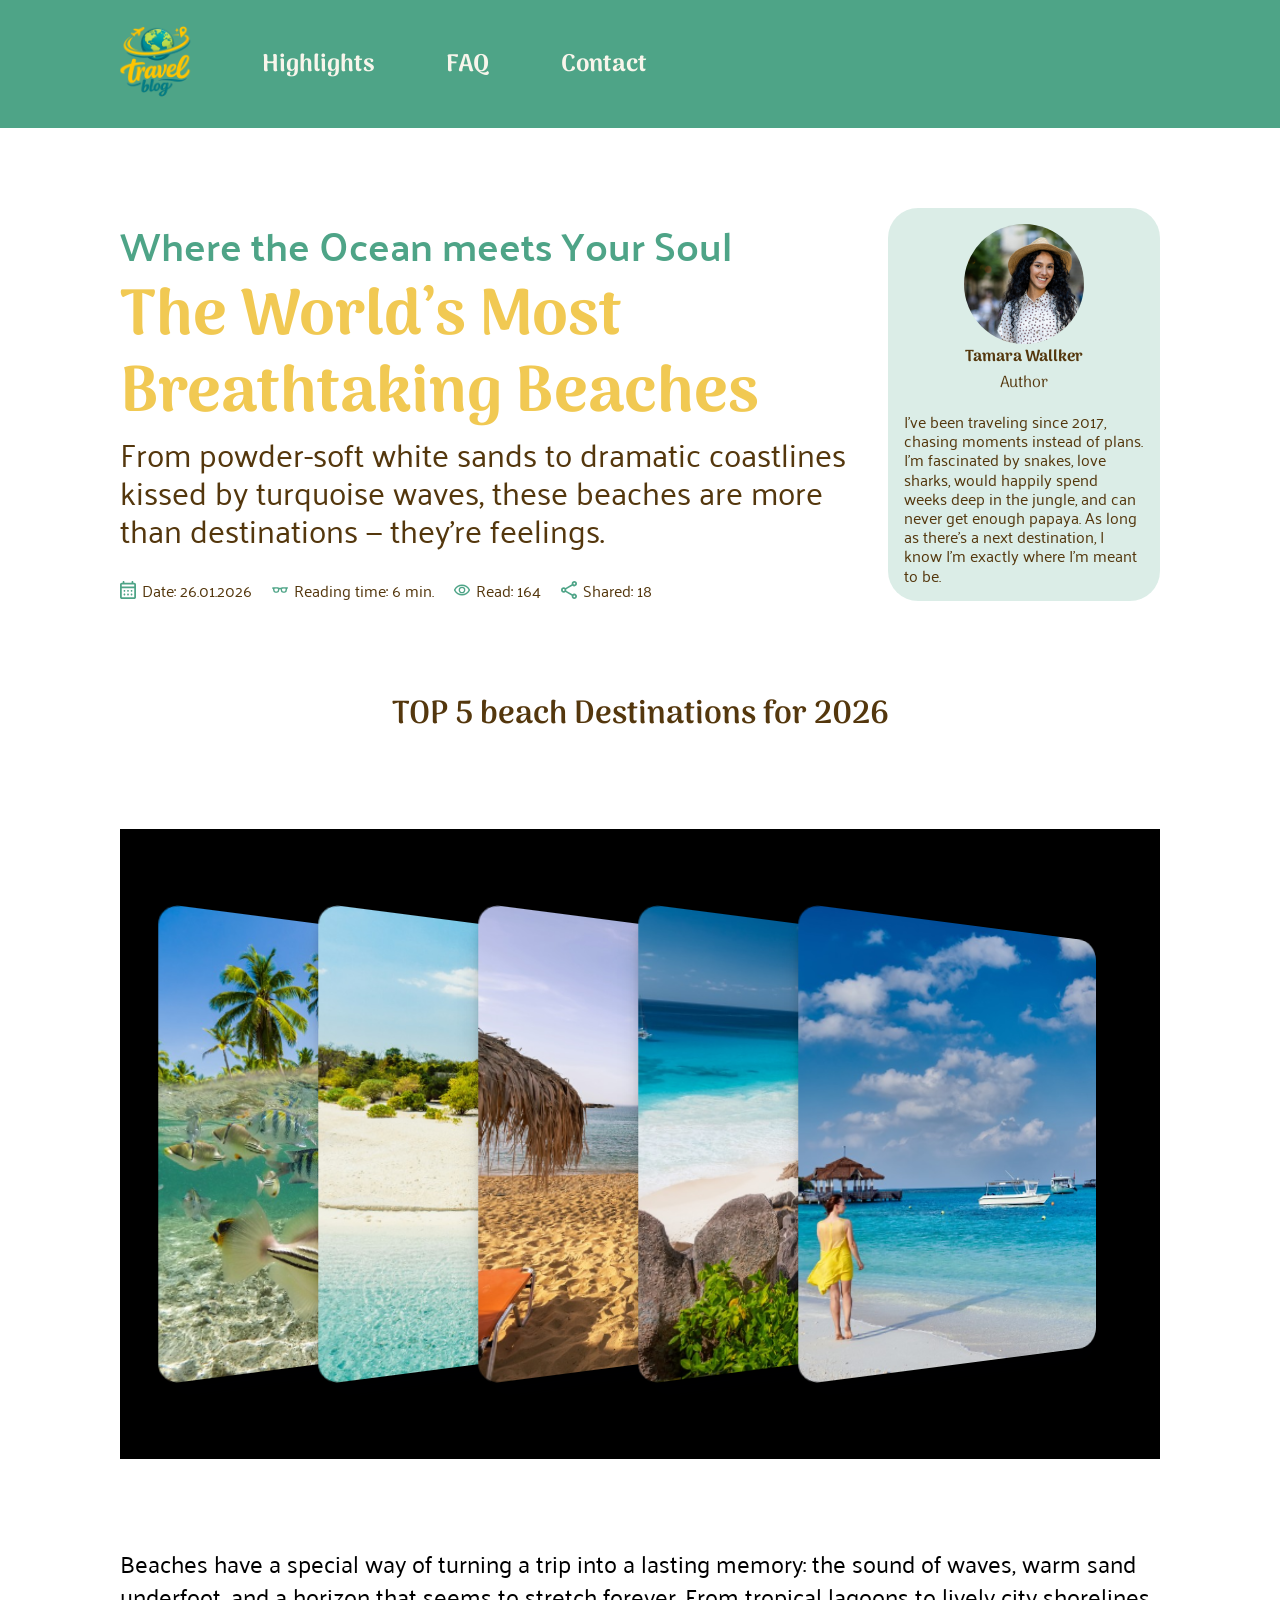
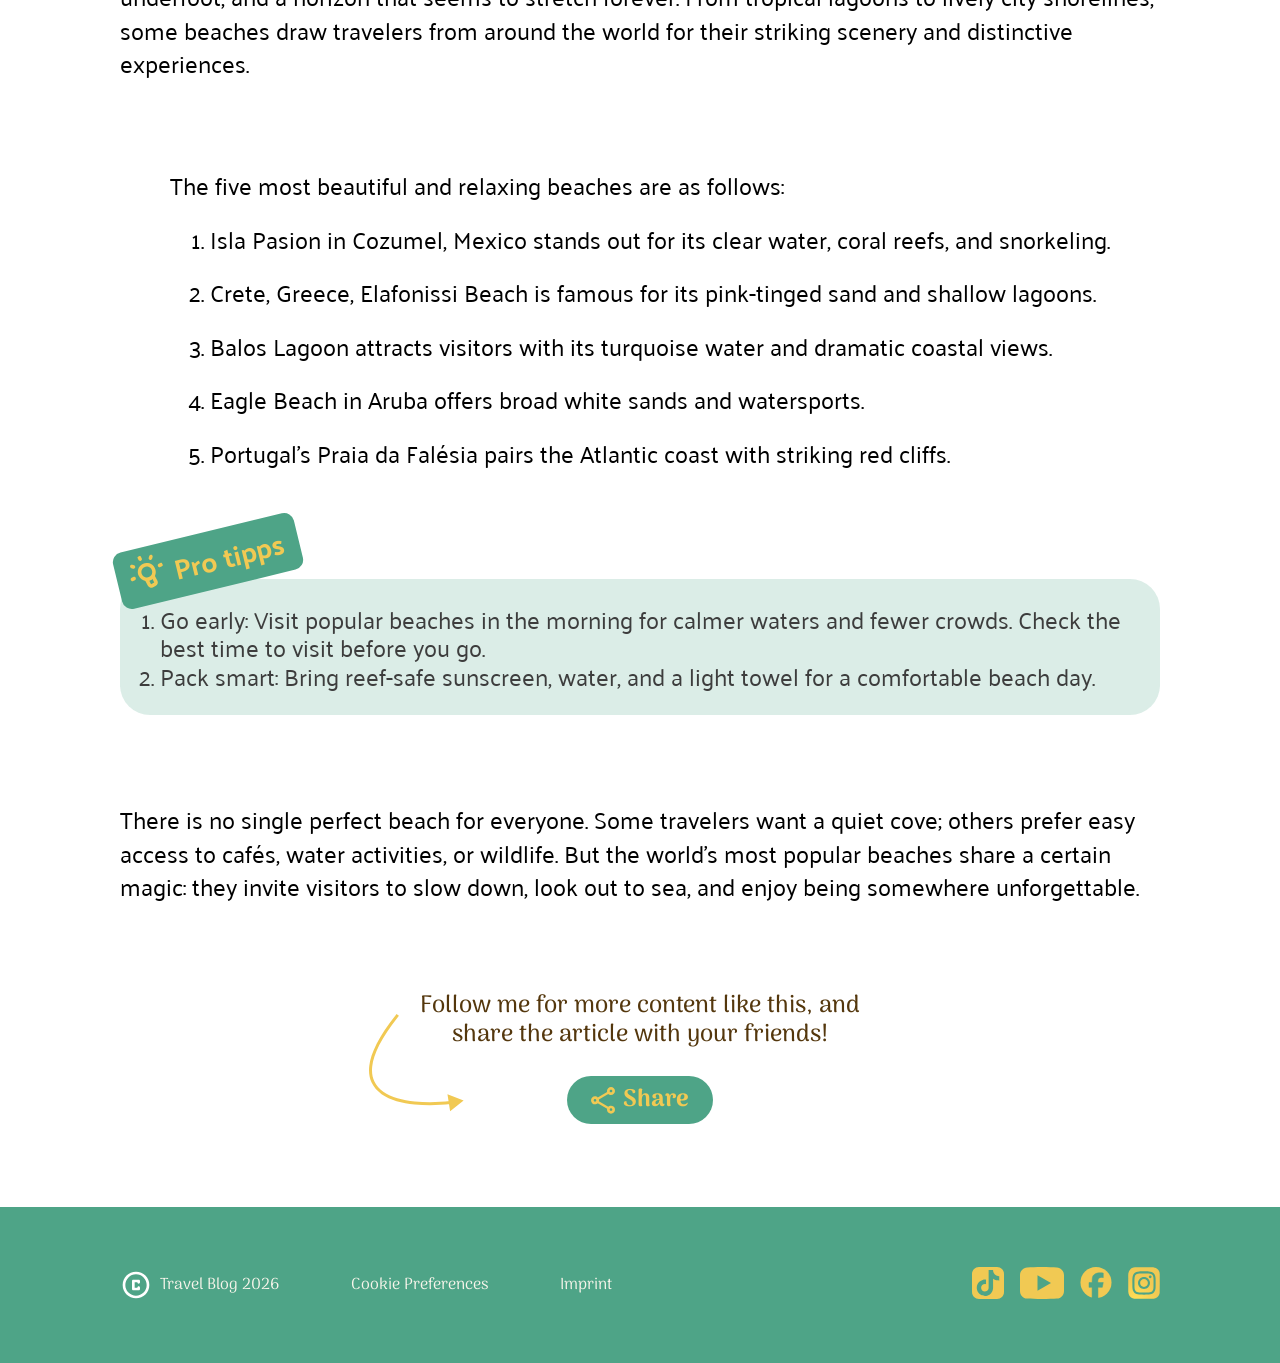
==== commit 9b22ba24: "changes css" ====
--- a/pages/article01.html
+++ b/pages/article01.html
@@ -23,7 +23,7 @@
 
     <header>
 
-        <a href="../index.html" class="logo"><img src="../assets/img/logo.png" alt="logo"></a>
+        <a href="../index.html" class="logo"><img src="../assets/img/Travel_blog_logo.svg" alt="logo"></a>
 
         <nav class="navbar-header">
             <a href="../index.html#highlights">Highlights
@@ -51,7 +51,7 @@
                         Date: 26.01.2026</p>
 
                     <p><img src="../assets/icons/eyeglasses_green.svg" alt="">
-                        Readng time: 6 min.</p>
+                        Reading time: 6 min.</p>
 
 
                     <p><img src="../assets/icons/visibility_green.svg" alt="">
@@ -83,7 +83,7 @@
 
         </div>
 
-        <h3>TOP 5 beach Destinationsfor 2026</h3>
+        <h3>TOP 5 beach Destinations for 2026</h3>
 
         <!--------------------------------------------------------------------------------------------------->
 
--- a/styles/style.css
+++ b/styles/style.css
@@ -391,7 +391,7 @@
   background-color: rgba(78, 164, 135, 0.2);
   border-radius: 30px;
 
-  padding: 32px 24px;
+  padding: 16px;
   height: fit-content;
 
   display: flex;
@@ -808,7 +808,7 @@
 
 
 .accordeon-item {
-  margin: 20px;
+  margin: 20px 0;
 }
 
 
--- a/styles/standard.css
+++ b/styles/standard.css
@@ -13,6 +13,8 @@
     /* ################### Debug marking ############################# */
     /*outline: 1px solid red !important;*/
 }
+
+
 
 /*--------HEADER--------*/
 
@@ -73,7 +75,7 @@
   display: flex;
   flex-direction: column;
   align-items: center;
-  gap: 120px;
+  gap: 88px;
   margin: 0 120px 80px 120px;
 }
 
@@ -287,7 +289,9 @@
         height: 24px;
     }
 
-
+    .article01-top{
+        margin-top: 40px;
+    }
 
 
 }
@@ -335,6 +339,10 @@
         padding: 60px;
     }
 
+    .article01-top{
+        margin-top: 24px;
+    }
+
     
 
 }
--- a/styles/responsive.css
+++ b/styles/responsive.css
@@ -84,6 +84,35 @@
 
 }
 
+@media screen and (max-width: 1100px) {
+
+  .contact-section {
+    width: 100%;
+  }
+
+  .contact-form {
+    margin: 0;
+  }
+
+  .form-row {
+    display: flex;
+    flex-direction: column;
+    justify-content: center;
+
+    gap: 40px;
+    width: 100%;
+  }
+
+  .input-group {
+    display: flex;
+    /* justify-content: center; */
+    align-items: flex-start;
+    gap: 5%;
+    width: 100%;
+  }
+
+}
+
 /* ~~~~~~~~~~~~~~~~~~~~~~~~~~~~~~~~~~~~~~~~~~~~~~~~~~~~~~~~~~~~~~~~~~~ */
 /* ######################### 768px to 960px ########################## */
 /* ~~~~~~~~~~~~~~~~~~~~~~~~~~~~~~~~~~~~~~~~~~~~~~~~~~~~~~~~~~~~~~~~~~~ */
@@ -98,9 +127,6 @@
     display: none;
   }
 
-  .hero-textblock p {
-    display: none;
-  }
 
   .small_arrow {
     display: none;
@@ -202,12 +228,13 @@
 
 @media (max-width: 768px) {
 
+
   .big_animation1,
   .big_animation2 {
     display: none;
   }
 
-  .moving-element{
+  .moving-element {
     top: 170px;
     left: 100px;
   }
@@ -282,10 +309,53 @@
 
   }
 
+  .hero-textblock {
+    gap: 0px;
+    width: 50%;
+    max-width: 500px;
+    left: 10px;
+    top: 10%;
+
+    animation: textblock-fade-in 3s ease-in-out 0.5s forwards;
+  }
+
+  @keyframes textblock-fade-in {
+    0% {
+      opacity: 0;
+    }
+
+    50% {
+      opacity: 1;
+    }
+
+    100%{
+      opacity: 0;
+    }
+  }
+
+
+
   .hero-textblock h3 {
-    display: none;
-  }
-
+    font-size: 50px;
+
+    opacity: 0;
+
+    animation-name: textblock-p;
+    animation-duration: 2s;
+    animation-timing-function: fade-in;
+    animation-delay: 1s;
+    animation-iteration-count: 1;
+    animation-direction: normal;
+    animation-fill-mode: forwards;
+
+    transform: none;
+  }
+
+  .hero-textblock p {
+    font-size: 20px;
+
+    max-width: 500px;
+  }
 
 
   .header p {
@@ -323,10 +393,72 @@
 
 @media screen and (min-width:480px) and (max-width: 767px) {
 
+
+  .hero-textblock {
+    gap: 0px;
+    width: 50%;
+    max-width: 500px;
+    top: 20%;
+    left: 20%;
+
+    animation: textblock-fade-in 3s ease-in-out 0.5s forwards;
+
+
+    /* 2. Setzt das transform: translateX(-145%) vom Desktop wieder auf den Standard zurück */
+    transform: none;
+
+    /* 3. Neue feste Koordinaten für die linke Seite auf dem Handy */
+    left: 10px;
+    top: 25%;
+
+    max-width: none;
+
+
+  }
+
+  @keyframes textblock-fade-in {
+    0% {
+      opacity: 0;
+    }
+
+    50% {
+      opacity: 1;
+    }
+
+    100%{
+      opacity: 0;
+    }
+  }
+
+
+
+
+
+  .hero-textblock h3 {
+    font-size: 50px;
+
+    animation-name: textblock-p;
+    animation-duration: 2s;
+    animation-timing-function: fade-in;
+    animation-delay: 1s;
+    animation-iteration-count: 1;
+    animation-direction: normal;
+    animation-fill-mode: forwards;
+
+    transform: none;
+
+
+  }
+
+  .hero-textblock p {
+    font-size: 20px;
+  }
+
   .big_animation1,
   .big_animation2 {
     display: none;
   }
+
 
   .content {
     gap: 80px;
@@ -358,9 +490,7 @@
   }
 
 
-  .hero-textblock p {
-    display: none;
-  }
+
 
   .test {
     flex-direction: column;
@@ -523,6 +653,7 @@
   .content {
     width: 100%;
     background-color: blanchedalmond;
+    margin-bottom: 160px;
   }
 
 
@@ -558,9 +689,6 @@
   }
 
 
-  .hero-textblock p {
-    display: none;
-  }
 
   .content {
     gap: 80px;
@@ -708,6 +836,10 @@
     height: auto;
   }
 
+  .protipp-section{
+    margin-top: 80px;
+  }
+
   .protipp-section li {
     font-size: 16px;
 
@@ -720,12 +852,11 @@
 
   .content {
     margin: 0 20px 40px 20px;
-    gap: 80px;
+    gap: 32px;
     width: calc(100% - 40px);
-
-  }
-
-
+    margin-bottom: 120px;
+
+  }
 
 
   /* Falls du das 'transform' direkt auf dem Bild (.carousel-slider-element img) hast: */
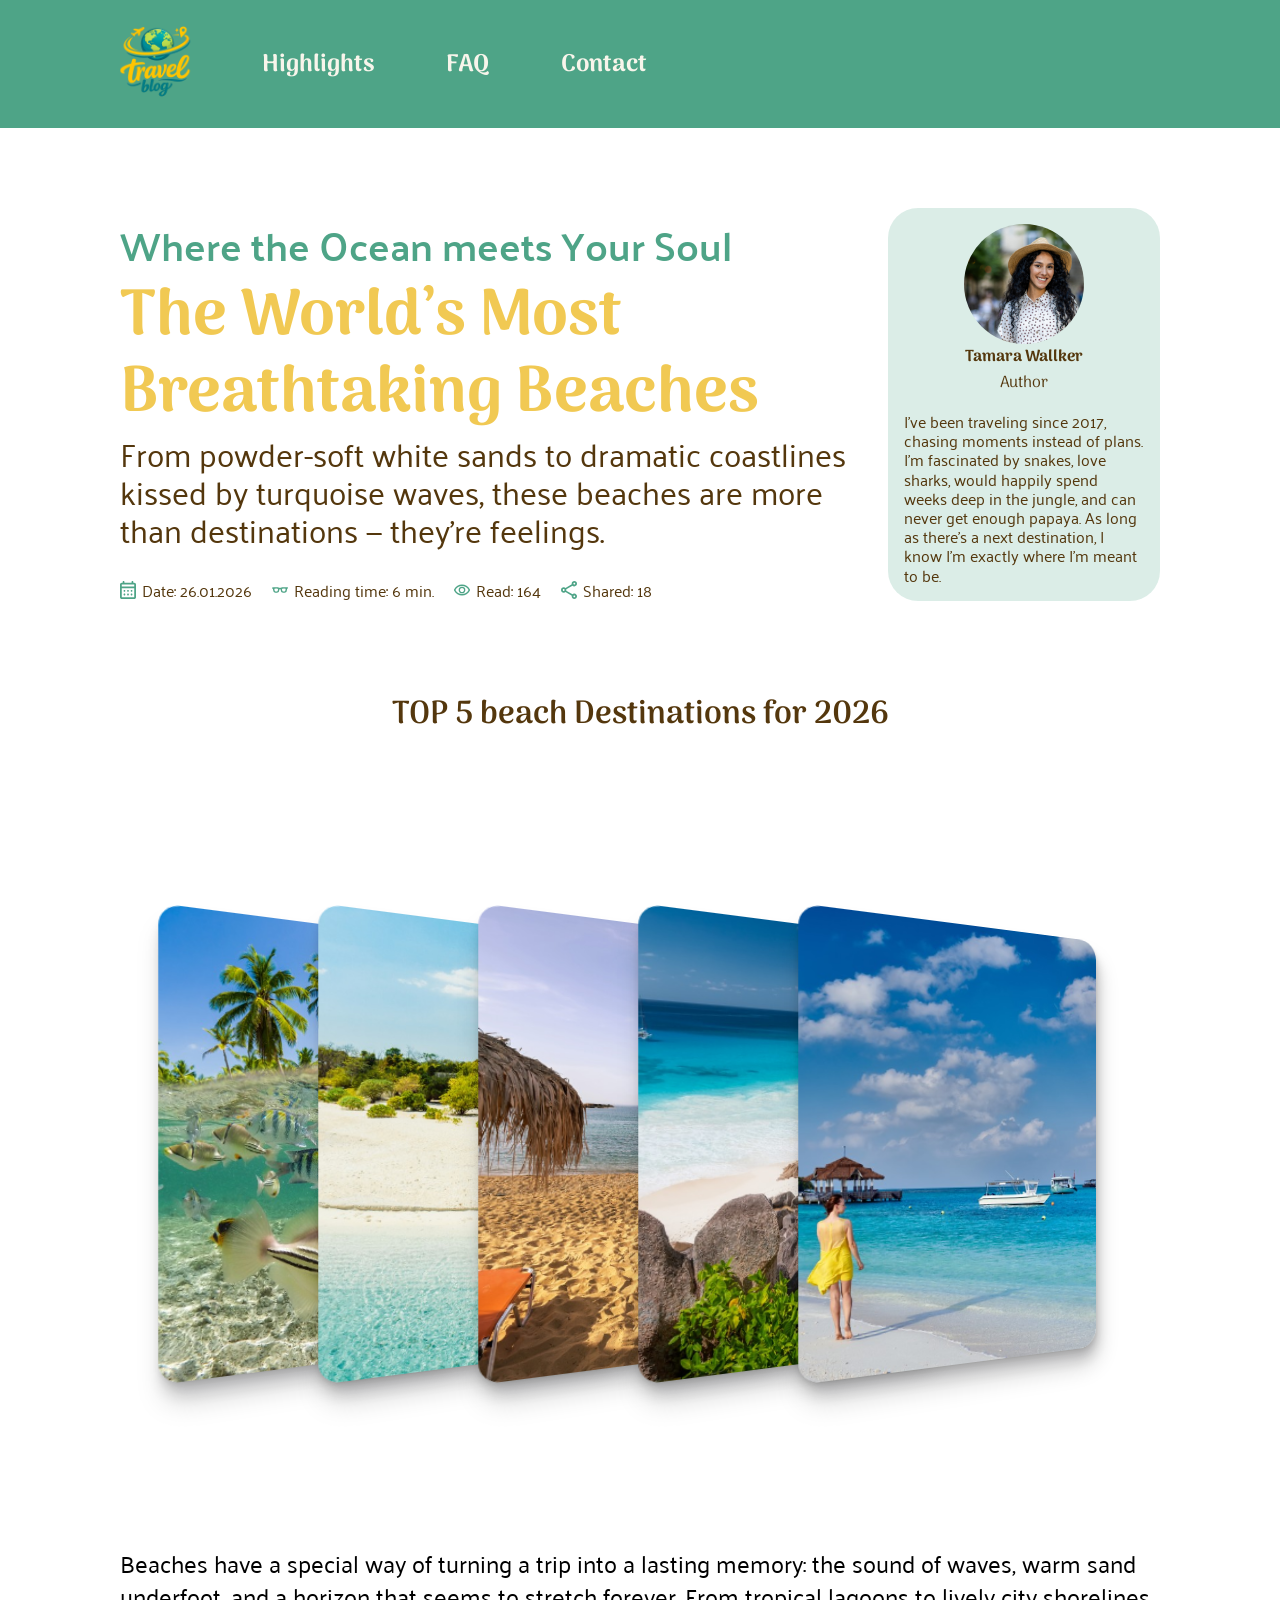
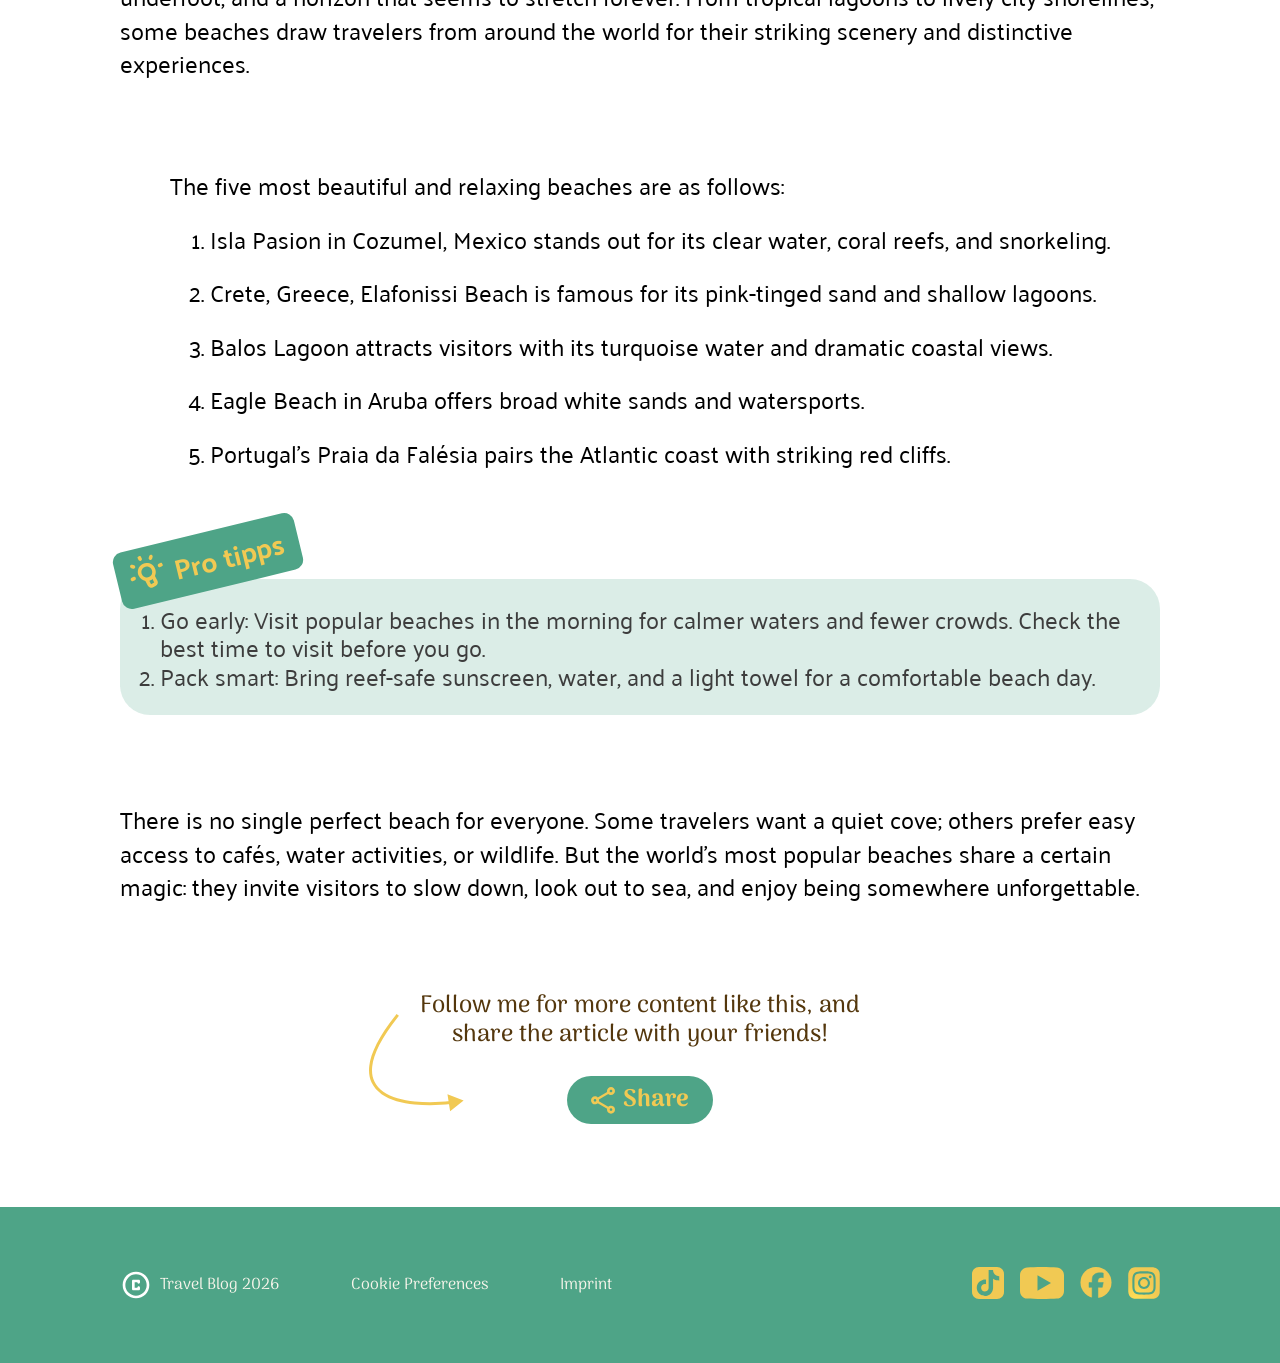
==== commit 56dbc653: "responsive.css article01 carousel-slider mobile" ====
--- a/pages/article01.html
+++ b/pages/article01.html
@@ -100,19 +100,19 @@
 
             <div class="carousel-wrapper">
 
-                <div class="carousel-slider-element element-one">
+                <div class="carousel-slider-element element-carousel-one">
                     <img src="../assets/img/Carousel_beach_05.jpg" alt="picture of a beach">
                 </div>
-                <div class="carousel-slider-element element-two">
+                <div class="carousel-slider-element element-carousel-two">
                     <img src="../assets/img/Carousel_beach_03.jpg" alt="picture of a beach">
                 </div>
-                <div class="carousel-slider-element element-three">
+                <div class="carousel-slider-element element-carousel-three">
                     <img src="../assets/img/Carousel_beach_02.jpg" alt="picture of a beach">
                 </div>
-                <div class="carousel-slider-element element-four">
+                <div class="carousel-slider-element element-carousel-four">
                     <img src="../assets/img/Carousel_beach_01.jpg" alt="picture of a beach">
                 </div>
-                <div class="carousel-slider-element element-five">
+                <div class="carousel-slider-element element-carousel-five">
                     <img src="../assets/img/Carousel_woman.jpg" alt="picture of a beach">
                 </div>
 
--- a/styles/style.css
+++ b/styles/style.css
@@ -461,7 +461,7 @@
 }
 
 .carousel-slider {
-  background-color: black;
+  /* background-color: black; */
   height: 70dvh;
 
   width: 1300px;
@@ -1430,7 +1430,6 @@
 
 #article03 article {
   /* ############ 'article' element for longer text content ########### */
-  padding: 48px 0;
   color: #3D3D3D;
 }
 
@@ -1464,6 +1463,13 @@
 
 }
 
+.article03_rain h3 {
+  /* text-align: center; */
+
+  display: flex;
+  justify-content: center;
+}
+
 
 .article03_img {
   display: flex;
@@ -1510,5 +1516,5 @@
 }
 
 .text-box {
-  height: 14em;
+  min-height: 14em;
 }
--- a/styles/responsive.css
+++ b/styles/responsive.css
@@ -249,6 +249,108 @@
     margin-right: 5%;
   }
 
+/* XXXXXXXXXXXXXXXXXXXXXXXXXXXXXXXXXXXXXXXXXXXXXXXXXXXXXXXXXXXXXXXXXXXXXXXXXXXXXXXXXXXXXXXXXXXXXXXXXXXXXXXXXXXXX */
+
+/* .carousel-inputs {
+  width: 100%;
+  height: 533px;
+  border-top-right-radius: 100px;
+
+  display: flex;
+  justify-content: center;
+  position: relative;
+
+  align-items: flex-end;
+  overflow: hidden;
+} */
+/* 
+.carousel-wrapper {
+  z-index: 1;
+  width: 400%;
+  height: 100%;
+
+  position: absolute;
+
+  display: flex;
+
+  transition: all 1s ease-in-out;
+} */
+
+/* .carousel-slider-element {
+  width: calc(100% / 4);
+  height: 100%;
+  position: relative;
+
+  background-size: cover;
+  background-position: center;
+} */
+
+.element-carousel-one {
+  /* background-image: url(../assets/img/woman-walking-on-beach.jpg); */
+  background-color: red;
+}
+
+.element-carousel-two {
+  /* background-image: url(../assets/img/scandinavia.jpg); */
+  background-color: blue;
+}
+
+.element-carousel-three {
+  /* background-image: url(../assets/img/pattaya.jpg); */
+  background-color: green;
+}
+
+.element-carousel-four {
+  /* background-image: url(../assets/img/mountain_fuji.jpg); */
+  background-color: yellow;
+}
+
+.element-carousel-five {
+  /* background-image: url(../assets/img/mountain_fuji.jpg); */
+  background-color: purple;
+}
+
+/* .slider-a input[value="one"]:checked~.slider-a-wrapper {
+  transform: translateX(calc(150% / 4));
+} */
+
+
+/* .slider-a input[value="two"]:checked~.slider-a-wrapper {
+  transform: translateX(calc(50% / 4));
+} */
+
+
+/* .slider-a input[value="three"]:checked~.slider-a-wrapper {
+  transform: translateX(calc(-50% / 4));
+} */
+
+/* .slider-a input[value="four"]:checked~.slider-a-wrapper {
+  transform: translateX(calc(-150% / 4));
+} */
+
+/* .slider-a input {
+  appearance: none;
+  -webkit-appearance: none;
+  border: none;
+  outline: none;
+  width: 28px;
+  height: 28px;
+  border-radius: 14px;
+  background-color: #ffffff;
+  margin: 0 11px 44px 11px;
+  cursor: pointer;
+  transition: width 0.3s ease, background-color 0.3s ease;
+
+  z-index: 2;
+} */
+
+/* .slider-a input:checked {
+  width: 40px;
+  height: 28px;
+  border-radius: 20px;
+  background-color: var(--primary-yellow);
+} */
+
   /* .carousel-inputs input[value"one"]:checked ~ .carousel-wrapper {
   background-color: red;
 } */
@@ -259,45 +361,15 @@
     gap: 8px;
   }
 
-  /* 1. Der übergeordnete Kasten, der das Scrollen erlaubt */
   .carousel-slider {
-    display: flex;
-    flex-direction: column-reverse;
-    /* Legt die Karten nebeneinander */
-    overflow-x: auto;
-    /* Aktiviert das seitliche Wischen */
-    scroll-snap-type: x mandatory;
-    /* Lässt die Karten sauber einrasten */
-    gap: 10px;
-    /* Abstand zwischen den Bildern laut Figma */
-    padding: 0 72px;
-    /* Freiraum links und rechts für den Fokus-Effekt */
-
-    /* Blendigt die Scrollbar aus */
-    scrollbar-width: none;
-    width: 100%;
-  }
-
-  .carousel-slider::-webkit-scrollbar {
-    display: none;
-  }
-
-  /* 2. Die einzelnen Karten (die Bilder-Container) */
+  
+  }
+
   .carousel-slider-element {
-    flex: 0 0 200px;
-    /* Verhindert, dass die Karten schrumpfen (fest auf 200px) */
-    height: 293px;
-    /* Höhe aus Figma */
-    scroll-snap-align: center;
-    /* Zentriert die Karte beim Wischen */
-
-    /* 💡 Deaktiviert den 3D-Effekt vom Desktop komplett für Mobile */
-    transform: none !important;
-
-    /* display: none; */
-  }
-
-
+    
+  }
+
+/* XXXXXXXXXXXXXXXXXXXXXXXXXXXXXXXXXXXXXXXXXXXXXXXXXXXXXXXXXXXXXXXXXXXXXXXXXXXXXXXXXXXXXXXXXXXXXXXXXXXXXXXXXXXXX */
 
   .small_arrow {
     display: none;
@@ -328,11 +400,29 @@
       opacity: 1;
     }
 
-    100%{
+    100% {
       opacity: 0;
     }
   }
 
+  .small_animation1 {
+    animation: small_animation1 3s ease-in-out 1s forwards;
+    z-index: 10;
+  }
+
+  @keyframes small_animation1 {
+    0% {
+      opacity: 0;
+    }
+
+    50% {
+      opacity: 1;
+    }
+
+    100% {
+      opacity: 0;
+    }
+  }
 
 
   .hero-textblock h3 {
@@ -425,13 +515,33 @@
       opacity: 1;
     }
 
-    100%{
+    100% {
       opacity: 0;
     }
   }
 
-
-
+  .img-background {
+    left: 100%;
+
+    animation: img-background-slide 3s ease-in-out 0.5s forwards;
+  }
+
+  @keyframes img-background-slide {
+    0% {
+      transform: translateX(100dvw);
+    }
+
+    60% {
+      transform: translateX(calc(40dvw - calc(50% - 10px)));
+    }
+
+    100% {
+      transform: translateX(-80%);
+
+    }
+  }
+
+ 
 
 
   .hero-textblock h3 {
@@ -653,7 +763,6 @@
   .content {
     width: 100%;
     background-color: blanchedalmond;
-    margin-bottom: 160px;
   }
 
 
@@ -836,10 +945,6 @@
     height: auto;
   }
 
-  .protipp-section{
-    margin-top: 80px;
-  }
-
   .protipp-section li {
     font-size: 16px;
 
@@ -852,9 +957,8 @@
 
   .content {
     margin: 0 20px 40px 20px;
-    gap: 32px;
+    gap: 80px;
     width: calc(100% - 40px);
-    margin-bottom: 120px;
 
   }
 
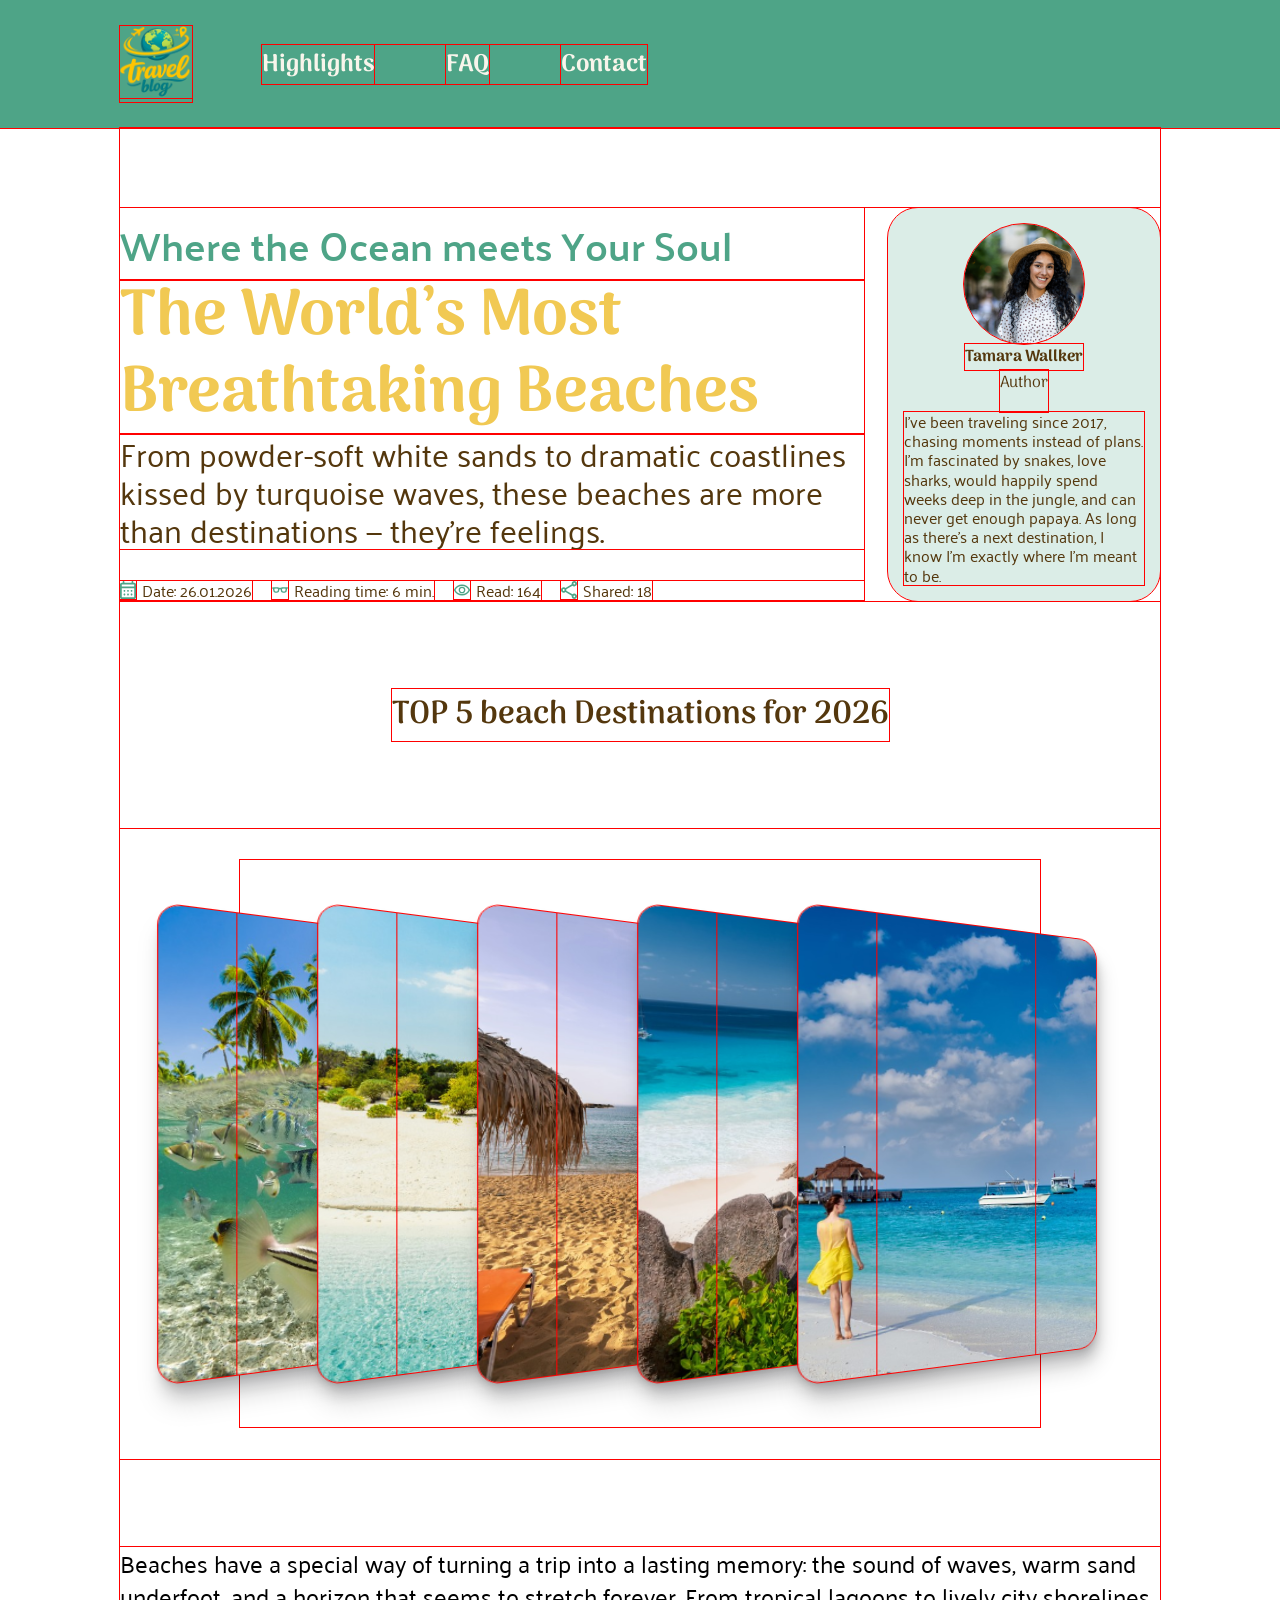
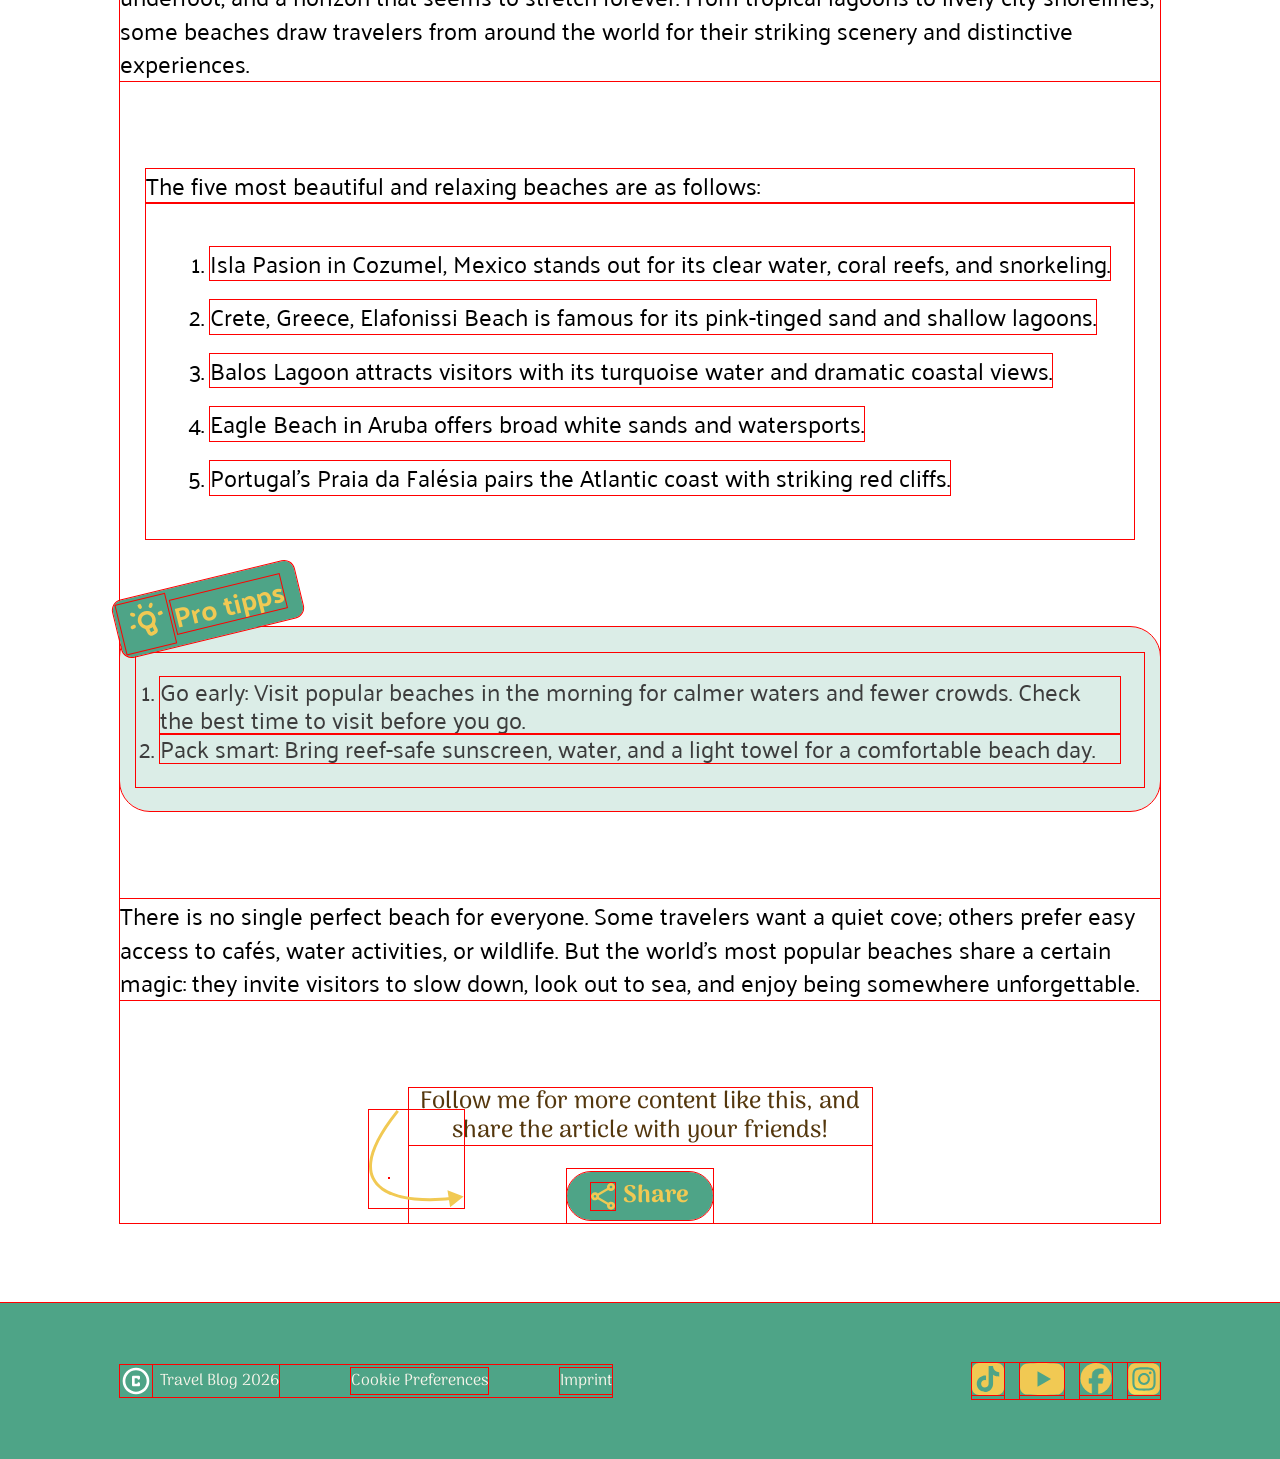
==== commit d90c1157: "changes list article01" ====
--- a/pages/article01.html
+++ b/pages/article01.html
@@ -90,14 +90,12 @@
 
         <section class="carousel-slider">
 
-            <div class="carousel-inputs">
-                <input type="radio" name="slider" value="one">
-                <input type="radio" name="slider" value="two">
-                <input type="radio" name="slider" value="three" checked>
-                <input type="radio" name="slider" value="four">
-                <input type="radio" name="slider" value="five">
-            </div>
-
+            <input type="radio" name="slider" value="one" checked>
+            <input type="radio" name="slider" value="two">
+            <input type="radio" name="slider" value="three">
+            <input type="radio" name="slider" value="four">
+            <input type="radio" name="slider" value="five">
+            
             <div class="carousel-wrapper">
 
                 <div class="carousel-slider-element element-carousel-one">
@@ -127,7 +125,7 @@
         <div class="p_under_carousel">
 
             <p>The five most beautiful and relaxing beaches are as follows:</p>
-            <ol>
+            <ol class="list">
                 <li>Isla Pasion in Cozumel, Mexico stands out for its clear water, coral reefs, and snorkeling.</li>
                 <li>Crete, Greece, Elafonissi Beach is famous for its pink-tinged sand and shallow lagoons.</li>
                 <li>Balos Lagoon attracts visitors with its turquoise water and dramatic coastal views.</li>
--- a/styles/style.css
+++ b/styles/style.css
@@ -453,11 +453,6 @@
   align-items: center;
 
   height: 90%;
-}
-
-.carousel-inputs {
-  padding-top: 48px;
-  display: none;
 }
 
 .carousel-slider {
@@ -487,6 +482,7 @@
   transition: width 0.3s ease, background-color 0.3s ease;
 
   z-index: 2;
+  display: none;
 }
 
 .carousel-slider input:checked {
@@ -557,6 +553,10 @@
   display: flex;
   justify-content: center;
   flex-direction: column;
+}
+
+.list > li{
+  width: fit-content;
 }
 
 /* ~~~~~~~~~~~~~~~~~~~~~~~~~~~~~~~~~~~~~~~~~~~~~~~~~~~~~~~~~~~~~~~~~~~ */
@@ -1436,10 +1436,10 @@
 .article03_rain {
   display: flex;
   flex-direction: column;
-  width: 100%;
-
-
-}
+  align-items: center;
+  width: 100%;
+}
+
 
 .article03_rain p {
   font-size: 24px;
@@ -1482,7 +1482,6 @@
 .two_sections img {
   width: 640px;
   height: 436px;
-  margin-top: 24px;
 
   border: 3px;
   border-radius: 53px;
@@ -1505,16 +1504,13 @@
   justify-content: center;
   align-items: center;
   width: 100%;
+  gap: 24px;
 }
 
 .one_section img {
   width: 100%;
 }
 
-.one_section h3 {
-  margin-bottom: 24px;
-}
-
 .text-box {
-  min-height: 14em;
+  height: 14em;
 }
--- a/styles/standard.css
+++ b/styles/standard.css
@@ -11,7 +11,7 @@
     scroll-behavior: smooth;
 
     /* ################### Debug marking ############################# */
-    /*outline: 1px solid red !important;*/
+    outline: 1px solid red !important;
 }
 
 
@@ -198,6 +198,12 @@
 
 }
 
+ol {
+    list-style-position: outside;
+    padding: 24px;
+    margin: 0;
+}
+
 @media screen and (min-width: 1440px) {
 
     header {
@@ -232,9 +238,9 @@
         align-items: start;
     }
 
-    footer {
-        /*margin-bottom: 90px;*/
-    }
+    /* footer {
+        margin-bottom: 90px;
+    } */
 
 
 }
--- a/styles/responsive.css
+++ b/styles/responsive.css
@@ -43,7 +43,6 @@
     display: none;
   }
 
-
   header {
     padding: 60px max(120px, calc(50% - 720px));
   }
@@ -73,15 +72,11 @@
     display: none;
   }
 
-
   .carousel-slider {
     overflow: hidden;
 
     width: 100%;
   }
-
-
-
 }
 
 @media screen and (max-width: 1100px) {
@@ -134,7 +129,6 @@
 
   .article01-top {
     flex-direction: column;
-
   }
 
   .profile {
@@ -167,8 +161,6 @@
   }
 }
 
-
-
 @media screen and (max-width:960px) {
 
   .small-animation2,
@@ -176,13 +168,9 @@
     display: none;
   }
 
-
-
   .small_arrow {
     display: none;
   }
-
-
 
   .contact-section {
     width: 100%;
@@ -208,8 +196,6 @@
 
 @media screen and (min-width:768px) {
 
-
-
   .small_arrow {
     display: none;
   }
@@ -218,8 +204,6 @@
   .navbar-mobile {
     display: none;
   }
-
-
 }
 
 /* ~~~~~~~~~~~~~~~~~~~~~~~~~~~~~~~~~~~~~~~~~~~~~~~~~~~~~~~~~~~~~~~~~~~ */
@@ -227,8 +211,6 @@
 /* ~~~~~~~~~~~~~~~~~~~~~~~~~~~~~~~~~~~~~~~~~~~~~~~~~~~~~~~~~~~~~~~~~~~ */
 
 @media (max-width: 768px) {
-
-
   .big_animation1,
   .big_animation2 {
     display: none;
@@ -243,131 +225,226 @@
     display: none;
   }
 
-
   .content {
     margin-left: 5%;
     margin-right: 5%;
+
+    /* overflow: clip; */
   }
 
 /* XXXXXXXXXXXXXXXXXXXXXXXXXXXXXXXXXXXXXXXXXXXXXXXXXXXXXXXXXXXXXXXXXXXXXXXXXXXXXXXXXXXXXXXXXXXXXXXXXXXXXXXXXXXXX */
 
-/* .carousel-inputs {
-  width: 100%;
-  height: 533px;
-  border-top-right-radius: 100px;
-
-  display: flex;
-  justify-content: center;
-  position: relative;
-
-  align-items: flex-end;
-  overflow: hidden;
-} */
-/* 
 .carousel-wrapper {
   z-index: 1;
-  width: 400%;
-  height: 100%;
+  width: 100%;
+  height: 300px;
 
   position: absolute;
 
   display: flex;
-
+  flex-direction: row;
+  justify-content: center;
+  align-items: flex-start;
   transition: all 1s ease-in-out;
-} */
-
-/* .carousel-slider-element {
-  width: calc(100% / 4);
-  height: 100%;
+
+  margin-bottom: 48px;
+  background-color: black;
+
+  gap: 5%;
+}
+
+.carousel-slider {
+  display: flex;
+  flex-direction: row;
+  justify-content: center;
+  align-items: flex-end;
+
+  height: 400px;
+  width: 100%;
+  
+  background-color: red;
+
   position: relative;
 
-  background-size: cover;
-  background-position: center;
-} */
-
-.element-carousel-one {
-  /* background-image: url(../assets/img/woman-walking-on-beach.jpg); */
-  background-color: red;
-}
-
-.element-carousel-two {
-  /* background-image: url(../assets/img/scandinavia.jpg); */
-  background-color: blue;
-}
-
-.element-carousel-three {
-  /* background-image: url(../assets/img/pattaya.jpg); */
-  background-color: green;
-}
-
-.element-carousel-four {
-  /* background-image: url(../assets/img/mountain_fuji.jpg); */
-  background-color: yellow;
-}
-
-.element-carousel-five {
-  /* background-image: url(../assets/img/mountain_fuji.jpg); */
-  background-color: purple;
-}
-
-/* .slider-a input[value="one"]:checked~.slider-a-wrapper {
-  transform: translateX(calc(150% / 4));
-} */
-
-
-/* .slider-a input[value="two"]:checked~.slider-a-wrapper {
-  transform: translateX(calc(50% / 4));
-} */
-
-
-/* .slider-a input[value="three"]:checked~.slider-a-wrapper {
-  transform: translateX(calc(-50% / 4));
-} */
-
-/* .slider-a input[value="four"]:checked~.slider-a-wrapper {
-  transform: translateX(calc(-150% / 4));
-} */
-
-/* .slider-a input {
+  overflow: hidden;
+}
+
+.carousel-slider::after {
+  content: "";
+  position: absolute;
+  top: 0;
+  left: 0;
+  right: 0;
+  bottom: 0;
+
+  box-shadow: 
+    inset 150px 0 0 -5px rgba(255, 255, 255, 1), 
+    inset -150px 0 0 -5px rgba(255, 255, 255, 1);
+
+  z-index: 99;
+  pointer-events: none;  
+}
+
+.carousel-slider input {
   appearance: none;
   -webkit-appearance: none;
   border: none;
   outline: none;
-  width: 28px;
-  height: 28px;
-  border-radius: 14px;
-  background-color: #ffffff;
-  margin: 0 11px 44px 11px;
+  width: 22px;
+  height: 22px;
+  border-radius: 50%;
+  background-color: #4ea48732;
+  margin: 0 5px 5px 5px;
   cursor: pointer;
   transition: width 0.3s ease, background-color 0.3s ease;
 
   z-index: 2;
+
+  display: flex;
+  flex-direction: column;
+  justify-content: center;
+  align-items: flex-end;
+}
+
+.carousel-slider-element {
+  z-index: 1;
+
+  display: flex;
+  justify-content: center;
+  align-items: center;
+
+  width: 200px;
+  height: 85%;
+  max-height: 290px;
+
+  /* background-color: rgba(255, 255, 255, 0.001); */
+
+  transform: perspective(100px) rotateY(5deg) translateX(0px);
+  transform-origin: 50% 50%;
+
+  transition: all 255ms ease-in-out;
+
+  /* overflow: clip; */
+}
+
+.carousel-slider-element img {
+  /* opacity: 0.5; */
+  border-radius: 10px;
+
+  width: 100%;
+  height: 240px;
+}
+
+.carousel-slider-element:hover {
+  z-index: 2;
+
+  transform: rotateY(0deg) translateX(0px) scaleX(1.05) scaleY(1.05);
+  margin: 0 42px;
+}
+
+.carousel-slider-element:hover img {
+  width: 200px;
+  height: 290px;
+}
+
+.carousel-slider-element:hover~.carousel-slider-element {
+  transform: perspective(100px) rotateY(-5deg) translateX(0px);
+}
+
+.carousel-slider-element:hover~.carousel-slider-element img {
+  width: 100px;
+  height: 240px;
+}
+
+/* .element-carousel-one {
+  background-color: white;
+}
+
+.element-carousel-two {
+  background-color: blue;
+}
+
+.element-carousel-three {
+  background-color: green;
+}
+
+.element-carousel-four {
+  background-color: yellow;
+}
+
+.element-carousel-five {
+  background-color: purple;
 } */
 
-/* .slider-a input:checked {
-  width: 40px;
-  height: 28px;
-  border-radius: 20px;
-  background-color: var(--primary-yellow);
-} */
-
-  /* .carousel-inputs input[value"one"]:checked ~ .carousel-wrapper {
-  background-color: red;
-} */
-
-  .carousel-inputs {
-    padding-top: 24px;
-    display: flex;
-    gap: 8px;
-  }
-
-  .carousel-slider {
-  
-  }
-
-  .carousel-slider-element {
-    
-  }
+.carousel-slider input[value="one"]:checked ~ .carousel-wrapper .element-carousel-one {
+  opacity: 0.5;
+
+  transform: rotateY(0deg) translateX(0px) scaleX(1.6) scaleY(1.35);
+  margin: 0 8px;
+
+  z-index: 5;
+  background-color: rgba(255, 255, 255, 0.001);
+}
+
+.carousel-slider input[value="one"]:checked ~ .carousel-wrapper {
+  transform: translateX(calc(50% - 72px));
+}
+
+.carousel-slider input[value="two"]:checked ~ .carousel-wrapper .element-carousel-two {
+  opacity: 0.5;
+
+  transform: rotateY(0deg) translateX(0px) scaleX(1.6) scaleY(1.35);
+  margin: 0 8px;
+
+  z-index: 5;
+  background-color: rgba(255, 255, 255, 0.001);
+}
+
+.carousel-slider input[value="two"]:checked ~ .carousel-wrapper {
+  transform: translateX(calc(25% - 42px));
+}
+
+.carousel-slider input[value="three"]:checked ~ .carousel-wrapper .element-carousel-three {
+  opacity: 0.5;
+
+  transform: rotateY(0deg) translateX(0px) scaleX(1.6) scaleY(1.35);
+  margin: 0 8px;
+
+  z-index: 5;
+  background-color: rgba(255, 255, 255, 0.001);
+}
+
+.carousel-slider input[value="three"]:checked ~ .carousel-wrapper {
+  transform: translateX(0);
+}
+
+.carousel-slider input[value="four"]:checked ~ .carousel-wrapper .element-carousel-four {
+  opacity: 0.5;
+
+  transform: rotateY(0deg) translateX(0px) scaleX(1.6) scaleY(1.35);
+  margin: 0 8px;
+
+  z-index: 5;
+  background-color: rgba(255, 255, 255, 0.001);
+}
+
+.carousel-slider input[value="four"]:checked ~ .carousel-wrapper {
+  transform: translateX(calc(-25% + 42px));
+}
+
+.carousel-slider input[value="five"]:checked ~ .carousel-wrapper .element-carousel-five {
+  opacity: 0.5;
+
+  transform: rotateY(0deg) translateX(0px) scaleX(1.6) scaleY(1.35);
+  margin: 0 8px;
+
+  z-index: 5;
+  background-color: rgba(255, 255, 255, 0.001);
+}
+
+.carousel-slider input[value="five"]:checked ~ .carousel-wrapper {
+  transform: translateX(calc(-50% + 72px));
+}
 
 /* XXXXXXXXXXXXXXXXXXXXXXXXXXXXXXXXXXXXXXXXXXXXXXXXXXXXXXXXXXXXXXXXXXXXXXXXXXXXXXXXXXXXXXXXXXXXXXXXXXXXXXXXXXXXX */
 
@@ -572,7 +649,7 @@
 
   .content {
     gap: 80px;
-    background-color: rgb(215, 255, 205);
+    /* background-color: rgb(215, 255, 205); */
   }
 
   ul {
@@ -762,7 +839,7 @@
 
   .content {
     width: 100%;
-    background-color: blanchedalmond;
+    /* background-color: blanchedalmond; */
   }
 
 
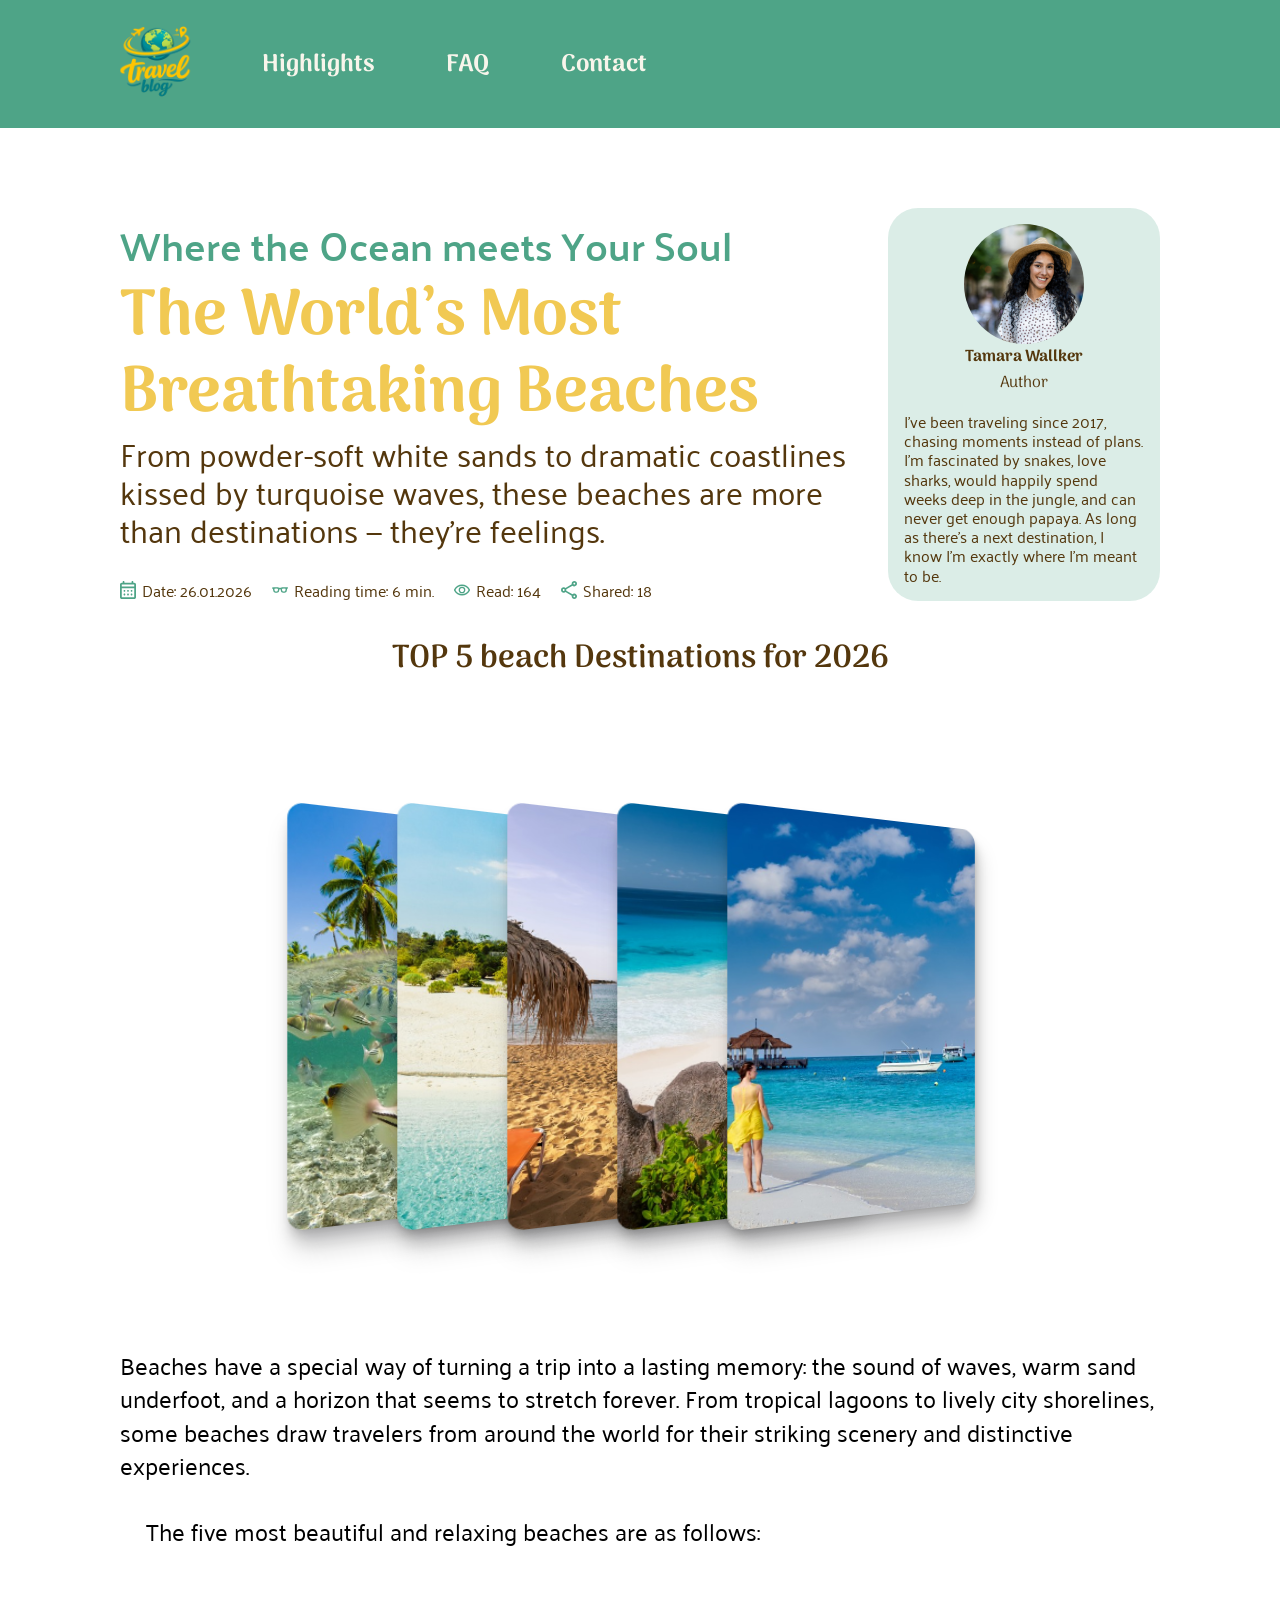
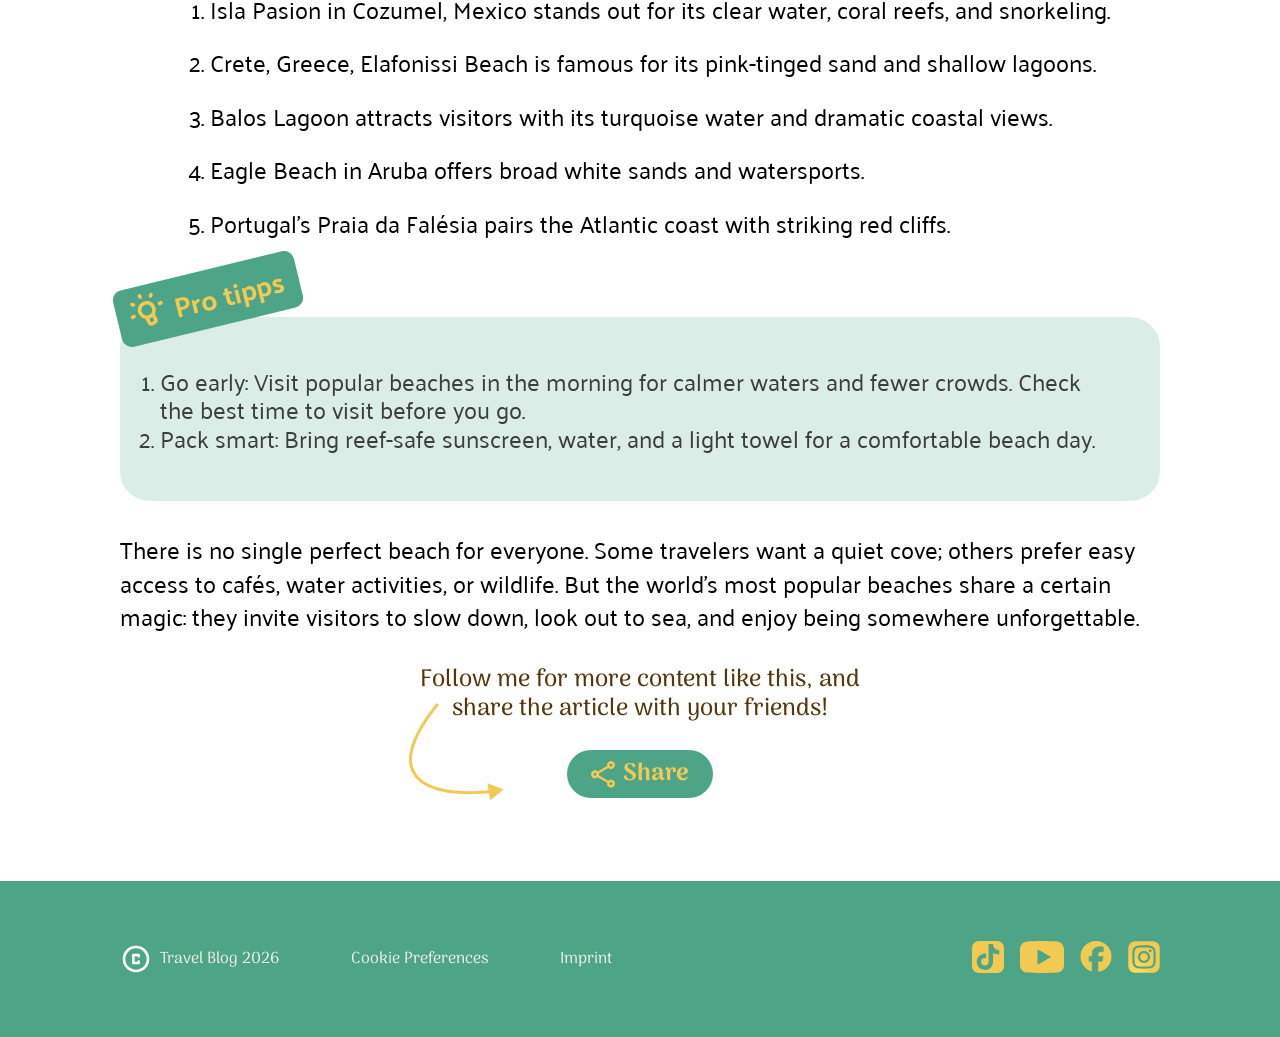
==== commit fa7395df: "assets/img/ images above 1 MB compressed" ====
--- a/pages/article01.html
+++ b/pages/article01.html
@@ -79,14 +79,9 @@
             </div>
         </div>
 
-
-
-        </div>
+        <!--------------------------------------------------------------------------------------------------->
 
         <h3>TOP 5 beach Destinations for 2026</h3>
-
-        <!--------------------------------------------------------------------------------------------------->
-
 
         <section class="carousel-slider">
 
@@ -115,6 +110,7 @@
                 </div>
 
             </div>
+            
         </section>
 
         <p>Beaches have a special way of turning a trip into a lasting memory:
--- a/styles/style.css
+++ b/styles/style.css
@@ -72,7 +72,7 @@
   animation-name: banner-end;
   animation-duration: 0.8s;
   animation-timing-function: ease-in-out;
-  animation-delay: 2.4s;
+  animation-delay: 2s;
   animation-iteration-count: 1;
   animation-direction: normal;
   animation-fill-mode: forwards;
@@ -190,6 +190,7 @@
 
   100% {
     transform: translateY(-25%);
+    opacity: 1;
   }
 }
 
@@ -452,12 +453,12 @@
   justify-content: center;
   align-items: center;
 
-  height: 90%;
+  height: 95%;
 }
 
 .carousel-slider {
   /* background-color: black; */
-  height: 70dvh;
+  height: 600px;
 
   width: 1300px;
   /* min-width: calc(50% - 720px); */
@@ -467,6 +468,10 @@
   justify-content: center;
   align-items: center;
 }
+
+/* .carousel-slider h3 {
+  margin-bottom: 16px;
+} */
 
 .carousel-slider input {
   appearance: none;
@@ -1011,14 +1016,19 @@
   color: var(--secondary-brown);
 }
 
+
 .checkbox-wrapper p {
   font-size: 16px;
+  line-height: 16px;
+  text-align: left;
 }
 
 .checkbox-wrapper a {
+  display: inline-block;
   font-weight: 500;
   text-decoration: none;
   color: var(--primary-green);
+  line-height: 100%;
 
   padding: 0 5px;
   font-size: 16px;
@@ -1043,6 +1053,11 @@
   flex-direction: row;
 }
 
+.checkbox-string a {
+  width: 115px;
+  text-align: center;
+}
+
 
 
 
@@ -1052,7 +1067,6 @@
 
 .checkmark {
   position: absolute;
-  top: 5px;
   left: 5px;
   height: 18px;
   width: 18px;
@@ -1193,6 +1207,10 @@
 /* ######################### article02 style ######################### */
 /* ~~~~~~~~~~~~~~~~~~~~~~~~~~~~~~~~~~~~~~~~~~~~~~~~~~~~~~~~~~~~~~~~~~~ */
 
+.article-four {
+  margin-bottom: 48px;
+}
+
 .video-container {
   display: flex;
   justify-content: center;
@@ -1236,9 +1254,9 @@
 .big-arrow2 {
   position: absolute;
   /* Löst den Pfeil aus dem Textfluss */
-  left: -40px;
+  left: 0px;
   /* Schiebt den Pfeil nach links außerhalb der Box (Wert anpassen!) */
-  bottom: 15px;
+  bottom: 0px;
   /* Positioniert den Pfeil auf Höhe des Buttons */
 }
 
@@ -1438,6 +1456,7 @@
   flex-direction: column;
   align-items: center;
   width: 100%;
+  gap: 24px;
 }
 
 
@@ -1491,26 +1510,22 @@
 }
 
 .two_sections {
-  display: flex;
-
-  width: 100%;
+  display: grid;
+  grid-template-columns: 1fr;
   gap: 80px;
-  align-items: start;
 }
 
 .one_section {
-  display: flex;
-  flex-direction: column;
+  display: grid;
+  grid-row: span 3;                
+  grid-template-rows: subgrid;     
+  row-gap: 1rem;
+}
+
+.one_section img {
+  width: 100%;
+}
+
+.one_section h3{
   justify-content: center;
-  align-items: center;
-  width: 100%;
-  gap: 24px;
-}
-
-.one_section img {
-  width: 100%;
-}
-
-.text-box {
-  height: 14em;
-}+}
--- a/styles/standard.css
+++ b/styles/standard.css
@@ -11,7 +11,7 @@
     scroll-behavior: smooth;
 
     /* ################### Debug marking ############################# */
-    outline: 1px solid red !important;
+    /* outline: 1px solid red !important; */
 }
 
 
@@ -72,11 +72,16 @@
 }
 
 .content {
-  display: flex;
-  flex-direction: column;
-  align-items: center;
-  gap: 88px;
-  margin: 0 120px 80px 120px;
+    display: flex;
+    flex-direction: column;
+    align-items: center;
+    gap: 32px;
+    margin: 0 120px 80px 120px;
+}
+
+.content h3 {
+    position: relative;
+    top: 100;
 }
 
 
@@ -87,8 +92,9 @@
     width: 100%;
     background-color: var(--primary-green);
     display: flex;
+    justify-content: space-between;
     color: var(--font-color);
-    gap: 70px;
+    gap: 16px;
 
     /* ÄNDERUNG: min-height statt height nutzen & border-box hinzufügen */
     min-height: 152px;
@@ -164,7 +170,7 @@
     justify-content: center;
     z-index: 10;
 
-    
+
 
 }
 
@@ -172,6 +178,10 @@
     width: 40px;
     height: 40px;
 
+}
+
+.navbar-mobile a{
+    height: 40px;
 }
 
 
@@ -224,6 +234,15 @@
         display: none;
     }
 
+    .two_sections {
+        grid-template-columns: 1fr 1fr;
+        gap: 32px;
+    }
+
+    .one_section h3 {
+        text-align: center;
+    }
+
 }
 
 @media screen and (min-width:768px) and (max-width: 960px) {
@@ -238,6 +257,10 @@
         align-items: start;
     }
 
+    .two_sections{
+        gap: 32px;
+    }
+
     /* footer {
         margin-bottom: 90px;
     } */
@@ -295,16 +318,20 @@
         height: 24px;
     }
 
-    .article01-top{
+    .article01-top {
         margin-top: 40px;
     }
 
+    .two_sections{
+        gap: 32px;
+    }
+
 
 }
 
 @media screen and (min-width: 320px) and (max-width: 480px) {
 
-    .navbar-header{
+    .navbar-header {
         width: 100%;
     }
 
@@ -345,10 +372,10 @@
         padding: 60px;
     }
 
-    .article01-top{
+    .article01-top {
         margin-top: 24px;
     }
 
-    
+
 
 }
--- a/styles/responsive.css
+++ b/styles/responsive.css
@@ -5,9 +5,14 @@
 @media screen and (min-width: 1441px) {
 
   .small_animation1,
-  .small_animation2 {
-    display: none;
-  }
+  .small_animation2,
+  .an {
+    display: none;
+  }
+
+  /*das sind die bilder von der mobilen ansicht. Die sind kleiner 
+      und in großen Bildschirmbreiten brauchen wir sie noch nicht*/
+
 
   .small_arrow {
     display: none;
@@ -15,7 +20,11 @@
 
   .content {
     margin: 0 max(calc(50% - 720px), 120px);
-    margin-bottom: 80px;
+    /* margin-bottom: 80px; */
+  }
+
+  .content h3 {
+    margin-bottom: 0;
   }
 
   .hero-left-right {
@@ -35,7 +44,8 @@
 @media screen and (min-width: 1440px) {
 
   .small_animation1,
-  .small_animation2 {
+  .small_animation2,
+  .an {
     display: none;
   }
 
@@ -59,14 +69,24 @@
 
 @media screen and (min-width:961px) and (max-width: 1440px) {
 
+  .small_animation1,
+  .small_animation2,
+  .an {
+    display: none;
+  }
+
   .contact-form {
     margin: 0 max(calc(50% - 720px), 120px);
   }
 
-  .small_animation1,
-  .small_animation2 {
-    display: none;
-  }
+  /* .content {
+    
+  }
+
+  .content h3 {
+    
+  } */
+
 
   .small_arrow {
     display: none;
@@ -109,6 +129,53 @@
 }
 
 /* ~~~~~~~~~~~~~~~~~~~~~~~~~~~~~~~~~~~~~~~~~~~~~~~~~~~~~~~~~~~~~~~~~~~ */
+/* ######################### 961px to 1280px ########################  */
+/* ~~~~~~~~~~~~~~~~~~~~~~~~~~~~~~~~~~~~~~~~~~~~~~~~~~~~~~~~~~~~~~~~~~~ */
+
+@media screen and (min-width:961px) and (max-width: 1280px) {
+
+  .hero-textblock {
+    width: 40%;
+    top: 25%;
+    left: 20%
+  }
+
+  @keyframes textblock-shift {
+    to {
+      opacity: 1;
+      transform: translateX(-60%);
+     
+    }
+  }
+
+  .carousel-slider-element {
+    width: 110px;
+    height: 70%;
+    /* max-height: 440px; */
+  }
+
+  .carousel-slider-element img {
+    border-radius: 15px;
+
+    width: 250px;
+  }
+
+  .carousel-slider-element:hover {
+    transform: scaleX(0.9) scaleY(0.9);
+    margin: 0 120px;
+  }
+
+  .carousel-slider-element:hover img {
+    width: 250px;
+
+  }
+
+  .carousel-slider-element:hover~.carousel-slider-element img {
+    width: 250px;
+  }
+}
+
+/* ~~~~~~~~~~~~~~~~~~~~~~~~~~~~~~~~~~~~~~~~~~~~~~~~~~~~~~~~~~~~~~~~~~~ */
 /* ######################### 768px to 960px ########################## */
 /* ~~~~~~~~~~~~~~~~~~~~~~~~~~~~~~~~~~~~~~~~~~~~~~~~~~~~~~~~~~~~~~~~~~~ */
 
@@ -118,8 +185,21 @@
 @media screen and (min-width:768px) and (max-width: 960px) {
 
   .small_animation1,
-  .small_animation2 {
-    display: none;
+  .small_animation2,
+  .an {
+    display: none;
+  }
+
+
+
+  .hero-textblock {
+    width: 45%;
+  }
+
+  @keyframes textblock-shift {
+    to {
+      transform: translateX(-80%);
+    }
   }
 
 
@@ -163,11 +243,6 @@
 
 @media screen and (max-width:960px) {
 
-  .small-animation2,
-  .small_animation1 {
-    display: none;
-  }
-
   .small_arrow {
     display: none;
   }
@@ -192,6 +267,176 @@
     gap: 5%;
     width: 100%;
   }
+
+  /* XXXXXXXXXXXXXXXXXXXXXXXXXXXXXXXXXXXXXXXXXXXXXXXXXXXXXXXXXXXXXXXXXXXXXXXXXXXXXXXXXXXXXXXXXXXXXXXXXXXXXXXXXXXXX */
+
+  .carousel-wrapper {
+    z-index: 1;
+    /* width: 100%; */
+    width: 1000px;
+    height: 90%;
+
+    position: absolute;
+
+    display: flex;
+    flex-direction: row;
+    justify-content: center;
+    align-items: flex-start;
+    transition: all 1s ease-in-out;
+
+    /* background-color: black; */
+
+    pointer-events: none;
+  }
+
+  .carousel-slider {
+    display: flex;
+    flex-direction: row;
+    justify-content: center;
+    align-items: flex-end;
+
+    height: 450px;
+    width: 100%;
+
+    position: relative;
+
+    overflow: hidden;
+  }
+
+  .carousel-slider::after {
+    content: "";
+    position: absolute;
+    top: 0;
+    left: 0;
+    right: 0;
+    bottom: 0;
+
+    box-shadow:
+      inset 11vw 0 10px -10px rgba(255, 255, 255),
+      inset -11vw 0 10px -10px rgba(255, 255, 255);
+
+    z-index: 5;
+    pointer-events: none;
+  }
+
+  .carousel-slider input {
+    appearance: none;
+    -webkit-appearance: none;
+    border: none;
+    outline: none;
+    width: 22px;
+    height: 22px;
+    border-radius: 50%;
+    background-color: #4ea48732;
+    margin: 0 5px 5px 5px;
+    cursor: pointer;
+    transition: width 0.3s ease, background-color 0.3s ease;
+
+    z-index: 2;
+
+    display: flex;
+    flex-direction: column;
+    justify-content: center;
+    align-items: flex-end;
+  }
+
+  .carousel-slider-element {
+    z-index: 1;
+
+    display: flex;
+    justify-content: center;
+    align-items: center;
+
+    transform: perspective(100px) rotateY(5deg) translateX(0px);
+    transform-origin: 50% 50%;
+
+    transition: all 255ms ease-in-out;
+  }
+
+  .carousel-slider-element img {
+    border-radius: 45rw;
+
+    width: 50%;
+    min-width: 100px;
+    max-height: 240px;
+    height: 80%;
+  }
+
+  .carousel-slider input[value="one"]:checked~.carousel-wrapper .element-carousel-one {
+
+    transform: rotateY(0deg) scaleX(2) scaleY(1.5);
+    margin: 0 8px;
+
+    z-index: 5;
+  }
+
+  .carousel-slider input[value="one"]:checked~.carousel-wrapper {
+    transform: translateX(32%);
+  }
+
+  .carousel-slider input[value="one"]:checked~.carousel-wrapper .element-carousel-two {
+    transform: perspective(100px) rotateY(-5deg) translateX(0px);
+  }
+
+  .carousel-slider input[value="two"]:checked~.carousel-wrapper .element-carousel-two {
+
+    transform: rotateY(0deg) scaleX(2) scaleY(1.5);
+    margin: 0 8px;
+
+    z-index: 5;
+  }
+
+  .carousel-slider input[value="two"]:checked~.carousel-wrapper {
+    transform: translateX(16%);
+  }
+
+  .carousel-slider input[value="two"]:checked~.carousel-wrapper .element-carousel-three {
+    transform: perspective(100px) rotateY(-5deg) translateX(0px);
+  }
+
+  .carousel-slider input[value="three"]:checked~.carousel-wrapper .element-carousel-three {
+
+    transform: rotateY(0deg) scaleX(2) scaleY(1.5);
+    margin: 0 8px;
+
+    z-index: 5;
+  }
+
+  .carousel-slider input[value="three"]:checked~.carousel-wrapper {
+    transform: translateX(0);
+  }
+
+  .carousel-slider input[value="three"]:checked~.carousel-wrapper .element-carousel-four {
+    transform: perspective(100px) rotateY(-5deg) translateX(0px);
+  }
+
+  .carousel-slider input[value="four"]:checked~.carousel-wrapper .element-carousel-four {
+
+    transform: rotateY(0deg) scaleX(2) scaleY(1.5);
+    margin: 0 8px;
+
+    z-index: 5;
+  }
+
+  .carousel-slider input[value="four"]:checked~.carousel-wrapper {
+    transform: translateX(-16%);
+  }
+
+  .carousel-slider input[value="four"]:checked~.carousel-wrapper .element-carousel-five {
+    transform: perspective(100px) rotateY(-5deg) translateX(0px);
+  }
+
+  .carousel-slider input[value="five"]:checked~.carousel-wrapper .element-carousel-five {
+
+    transform: rotateY(0deg) scaleX(2) scaleY(1.5);
+    margin: 0 8px;
+
+    z-index: 5;
+  }
+
+  .carousel-slider input[value="five"]:checked~.carousel-wrapper {
+    transform: translateX(-32%);
+  }
 }
 
 @media screen and (min-width:768px) {
@@ -207,298 +452,15 @@
 }
 
 /* ~~~~~~~~~~~~~~~~~~~~~~~~~~~~~~~~~~~~~~~~~~~~~~~~~~~~~~~~~~~~~~~~~~~ */
-/* ############################ <= 768px ############################# */
-/* ~~~~~~~~~~~~~~~~~~~~~~~~~~~~~~~~~~~~~~~~~~~~~~~~~~~~~~~~~~~~~~~~~~~ */
-
-@media (max-width: 768px) {
-  .big_animation1,
-  .big_animation2 {
-    display: none;
-  }
-
-  .moving-element {
-    top: 170px;
-    left: 100px;
-  }
-
-  .small_arrow {
-    display: none;
-  }
-
-  .content {
-    margin-left: 5%;
-    margin-right: 5%;
-
-    /* overflow: clip; */
-  }
-
-/* XXXXXXXXXXXXXXXXXXXXXXXXXXXXXXXXXXXXXXXXXXXXXXXXXXXXXXXXXXXXXXXXXXXXXXXXXXXXXXXXXXXXXXXXXXXXXXXXXXXXXXXXXXXXX */
-
-.carousel-wrapper {
-  z-index: 1;
-  width: 100%;
-  height: 300px;
-
-  position: absolute;
-
-  display: flex;
-  flex-direction: row;
-  justify-content: center;
-  align-items: flex-start;
-  transition: all 1s ease-in-out;
-
-  margin-bottom: 48px;
-  background-color: black;
-
-  gap: 5%;
-}
-
-.carousel-slider {
-  display: flex;
-  flex-direction: row;
-  justify-content: center;
-  align-items: flex-end;
-
-  height: 400px;
-  width: 100%;
-  
-  background-color: red;
-
-  position: relative;
-
-  overflow: hidden;
-}
-
-.carousel-slider::after {
-  content: "";
-  position: absolute;
-  top: 0;
-  left: 0;
-  right: 0;
-  bottom: 0;
-
-  box-shadow: 
-    inset 150px 0 0 -5px rgba(255, 255, 255, 1), 
-    inset -150px 0 0 -5px rgba(255, 255, 255, 1);
-
-  z-index: 99;
-  pointer-events: none;  
-}
-
-.carousel-slider input {
-  appearance: none;
-  -webkit-appearance: none;
-  border: none;
-  outline: none;
-  width: 22px;
-  height: 22px;
-  border-radius: 50%;
-  background-color: #4ea48732;
-  margin: 0 5px 5px 5px;
-  cursor: pointer;
-  transition: width 0.3s ease, background-color 0.3s ease;
-
-  z-index: 2;
-
-  display: flex;
-  flex-direction: column;
-  justify-content: center;
-  align-items: flex-end;
-}
-
-.carousel-slider-element {
-  z-index: 1;
-
-  display: flex;
-  justify-content: center;
-  align-items: center;
-
-  width: 200px;
-  height: 85%;
-  max-height: 290px;
-
-  /* background-color: rgba(255, 255, 255, 0.001); */
-
-  transform: perspective(100px) rotateY(5deg) translateX(0px);
-  transform-origin: 50% 50%;
-
-  transition: all 255ms ease-in-out;
-
-  /* overflow: clip; */
-}
-
-.carousel-slider-element img {
-  /* opacity: 0.5; */
-  border-radius: 10px;
-
-  width: 100%;
-  height: 240px;
-}
-
-.carousel-slider-element:hover {
-  z-index: 2;
-
-  transform: rotateY(0deg) translateX(0px) scaleX(1.05) scaleY(1.05);
-  margin: 0 42px;
-}
-
-.carousel-slider-element:hover img {
-  width: 200px;
-  height: 290px;
-}
-
-.carousel-slider-element:hover~.carousel-slider-element {
-  transform: perspective(100px) rotateY(-5deg) translateX(0px);
-}
-
-.carousel-slider-element:hover~.carousel-slider-element img {
-  width: 100px;
-  height: 240px;
-}
-
-/* .element-carousel-one {
-  background-color: white;
-}
-
-.element-carousel-two {
-  background-color: blue;
-}
-
-.element-carousel-three {
-  background-color: green;
-}
-
-.element-carousel-four {
-  background-color: yellow;
-}
-
-.element-carousel-five {
-  background-color: purple;
-} */
-
-.carousel-slider input[value="one"]:checked ~ .carousel-wrapper .element-carousel-one {
-  opacity: 0.5;
-
-  transform: rotateY(0deg) translateX(0px) scaleX(1.6) scaleY(1.35);
-  margin: 0 8px;
-
-  z-index: 5;
-  background-color: rgba(255, 255, 255, 0.001);
-}
-
-.carousel-slider input[value="one"]:checked ~ .carousel-wrapper {
-  transform: translateX(calc(50% - 72px));
-}
-
-.carousel-slider input[value="two"]:checked ~ .carousel-wrapper .element-carousel-two {
-  opacity: 0.5;
-
-  transform: rotateY(0deg) translateX(0px) scaleX(1.6) scaleY(1.35);
-  margin: 0 8px;
-
-  z-index: 5;
-  background-color: rgba(255, 255, 255, 0.001);
-}
-
-.carousel-slider input[value="two"]:checked ~ .carousel-wrapper {
-  transform: translateX(calc(25% - 42px));
-}
-
-.carousel-slider input[value="three"]:checked ~ .carousel-wrapper .element-carousel-three {
-  opacity: 0.5;
-
-  transform: rotateY(0deg) translateX(0px) scaleX(1.6) scaleY(1.35);
-  margin: 0 8px;
-
-  z-index: 5;
-  background-color: rgba(255, 255, 255, 0.001);
-}
-
-.carousel-slider input[value="three"]:checked ~ .carousel-wrapper {
-  transform: translateX(0);
-}
-
-.carousel-slider input[value="four"]:checked ~ .carousel-wrapper .element-carousel-four {
-  opacity: 0.5;
-
-  transform: rotateY(0deg) translateX(0px) scaleX(1.6) scaleY(1.35);
-  margin: 0 8px;
-
-  z-index: 5;
-  background-color: rgba(255, 255, 255, 0.001);
-}
-
-.carousel-slider input[value="four"]:checked ~ .carousel-wrapper {
-  transform: translateX(calc(-25% + 42px));
-}
-
-.carousel-slider input[value="five"]:checked ~ .carousel-wrapper .element-carousel-five {
-  opacity: 0.5;
-
-  transform: rotateY(0deg) translateX(0px) scaleX(1.6) scaleY(1.35);
-  margin: 0 8px;
-
-  z-index: 5;
-  background-color: rgba(255, 255, 255, 0.001);
-}
-
-.carousel-slider input[value="five"]:checked ~ .carousel-wrapper {
-  transform: translateX(calc(-50% + 72px));
-}
-
-/* XXXXXXXXXXXXXXXXXXXXXXXXXXXXXXXXXXXXXXXXXXXXXXXXXXXXXXXXXXXXXXXXXXXXXXXXXXXXXXXXXXXXXXXXXXXXXXXXXXXXXXXXXXXXX */
-
-  .small_arrow {
-    display: none;
-  }
-
-  ul li {
-    word-break: break-word;
-    max-width: 100%;
-
-  }
+/* ############################ <= 767px ############################# */
+/* ~~~~~~~~~~~~~~~~~~~~~~~~~~~~~~~~~~~~~~~~~~~~~~~~~~~~~~~~~~~~~~~~~~~ */
+
+@media (max-width: 767px) {
+
+  /* HEADER ANIMATION AB HIER */
 
   .hero-textblock {
-    gap: 0px;
-    width: 50%;
-    max-width: 500px;
-    left: 10px;
-    top: 10%;
-
-    animation: textblock-fade-in 3s ease-in-out 0.5s forwards;
-  }
-
-  @keyframes textblock-fade-in {
-    0% {
-      opacity: 0;
-    }
-
-    50% {
-      opacity: 1;
-    }
-
-    100% {
-      opacity: 0;
-    }
-  }
-
-  .small_animation1 {
-    animation: small_animation1 3s ease-in-out 1s forwards;
-    z-index: 10;
-  }
-
-  @keyframes small_animation1 {
-    0% {
-      opacity: 0;
-    }
-
-    50% {
-      opacity: 1;
-    }
-
-    100% {
-      opacity: 0;
-    }
+    width: 35%;
   }
 
 
@@ -524,6 +486,8 @@
     max-width: 500px;
   }
 
+  /* HEADER ANIMATION CSS FERTIG */
+
 
   .header p {
     display: none;
@@ -534,9 +498,28 @@
     display: none;
   }
 
+  .small_arrow {
+    display: none;
+  }
+
   .content {
-    margin-bottom: 160px;
-  }
+    margin-left: 5%;
+    margin-right: 5%;
+    margin-bottom: 80px;
+
+    /* overflow: clip; */
+  }
+
+  .small_arrow {
+    display: none;
+  }
+
+  ul li {
+    word-break: break-word;
+    max-width: 100%;
+
+  }
+
 
   .navbar-footer {
     display: flex;
@@ -549,91 +532,85 @@
 
     padding: 10% 5% 5% 5%;
   }
-
-
 }
 
 
 /* ~~~~~~~~~~~~~~~~~~~~~~~~~~~~~~~~~~~~~~~~~~~~~~~~~~~~~~~~~~~~~~~~~~~ */
-/* ######################### 480px to 767px ########################## */
-/* ~~~~~~~~~~~~~~~~~~~~~~~~~~~~~~~~~~~~~~~~~~~~~~~~~~~~~~~~~~~~~~~~~~~ */
-
-@media screen and (min-width:480px) and (max-width: 767px) {
-
+/* ######################### 481px to 767px ########################## */
+/* ~~~~~~~~~~~~~~~~~~~~~~~~~~~~~~~~~~~~~~~~~~~~~~~~~~~~~~~~~~~~~~~~~~~ */
+
+@media screen and (min-width:481px) and (max-width: 767px) {
+
+  /* HEADER ANIMATION AB HIER */
+
+  .img-background {
+    left: calc(45% - 720px);
+   
+  }
+
+  
+
+  @keyframes banner-end {
+    100% {
+      opacity: 1;
+      transform: translateX(-25%);
+    }
+  }
+
+
+
+
+  @keyframes textblock-h3 {
+    0% {
+      transform: translateY(75%);
+      opacity: 1;
+    }
+
+    100% {
+      transform: translateY(-25%);
+      opacity: 1;
+    }
+  }
 
   .hero-textblock {
-    gap: 0px;
-    width: 50%;
-    max-width: 500px;
-    top: 20%;
-    left: 20%;
-
-    animation: textblock-fade-in 3s ease-in-out 0.5s forwards;
-
-
-    /* 2. Setzt das transform: translateX(-145%) vom Desktop wieder auf den Standard zurück */
-    transform: none;
-
-    /* 3. Neue feste Koordinaten für die linke Seite auf dem Handy */
-    left: 10px;
-    top: 25%;
-
-    max-width: none;
-
-
-  }
-
-  @keyframes textblock-fade-in {
-    0% {
-      opacity: 0;
-    }
-
-    50% {
-      opacity: 1;
-    }
-
-    100% {
-      opacity: 0;
-    }
-  }
-
-  .img-background {
-    left: 100%;
-
-    animation: img-background-slide 3s ease-in-out 0.5s forwards;
-  }
-
-  @keyframes img-background-slide {
-    0% {
-      transform: translateX(100dvw);
-    }
-
-    60% {
-      transform: translateX(calc(40dvw - calc(50% - 10px)));
-    }
-
-    100% {
-      transform: translateX(-80%);
-
-    }
-  }
-
- 
+    width: 40%;
+    left: 30%;
+    gap: 10px;
+   
+  }
+
+  @keyframes textblock-shift {
+  to {
+    opacity: 1;
+    transform: translateX(-64%);
+  }
+}
+
+  .small_animation1,
+  .small_animation2,
+  .an {
+    display: none;
+  }
+
+  .moving-element {
+    top: 300px;
+    left: 300px;
+  }
 
 
   .hero-textblock h3 {
     font-size: 50px;
 
     animation-name: textblock-p;
+    animation-name: textblock-h3;
     animation-duration: 2s;
     animation-timing-function: fade-in;
+
     animation-delay: 1s;
     animation-iteration-count: 1;
     animation-direction: normal;
     animation-fill-mode: forwards;
 
-    transform: none;
-
 
   }
 
@@ -641,11 +618,7 @@
     font-size: 20px;
   }
 
-  .big_animation1,
-  .big_animation2 {
-    display: none;
-  }
-
+  /* HEADER ANIMATION CSS FERTIG */
 
   .content {
     gap: 80px;
@@ -664,9 +637,6 @@
     box-sizing: border-box;
   }
 
-
-
-
   .small_arrow {
     display: none;
   }
@@ -675,8 +645,6 @@
   .contact-form-p {
     display: none;
   }
-
-
 
 
   .test {
@@ -772,7 +740,11 @@
     margin-left: 0px;
   }
 
-
+  .carousel-slider::after {
+    box-shadow:
+      inset 12vw 0 10px -10px rgba(255, 255, 255),
+      inset -12vw 0 10px -10px rgba(255, 255, 255);
+  }
 }
 
 
@@ -782,11 +754,102 @@
 /* ~~~~~~~~~~~~~~~~~~~~~~~~~~~~~~~~~~~~~~~~~~~~~~~~~~~~~~~~~~~~~~~~~~~ */
 
 @media screen and (min-width: 320px) and (max-width: 480px) {
+
+  /* HEADER ANIMATION AB HIER */
+  .img-background {
+    left: calc(20% - 720px);
+    animation: slideFromRight 3s linear 0.1s forwards;
+  }
+
+  @keyframes slideFromRight {
+    from {
+      transform: translateX(180px);
+    }
+
+    to {
+      transform: translateX(-20px);
+    }
+  }
 
   .big_animation1,
   .big_animation2 {
     display: none;
   }
+
+  .moving-element {
+    top: 150px;
+    left: 100px;
+  }
+
+  .small_animation2 {
+    animation: small-animation-zoom-in 1.5s ease-in-out 2s forwards;
+  }
+
+  @keyframes small-animation-zoom-in {
+    0% {
+      width: 500px;
+    }
+
+    50% {
+      width: 400px;
+    }
+
+    100% {
+      width: 100%;
+    }
+  }
+
+  .textblock>h3 {
+    font-size: 28px;
+  }
+
+  .textblock>p {
+    font-size: 20px;
+  }
+
+  .hero-textblock {
+    top: 93px;
+    left: 14px;
+    margin-right: 14px;
+    padding: 16px;
+    transform: none;
+    width: 60%;
+    animation: textblock-fade-in 3s linear 0.5s forwards;
+    z-index: 10;
+
+  }
+
+  @keyframes textblock-fade-in {
+    0% {
+      opacity: 0;
+    }
+
+    10% {
+      opacity: 1;
+    }
+
+    60% {
+      opacity: 1;
+    }
+
+    100% {
+      opacity: 0;
+    }
+
+  }
+
+  .textblock>h3 {
+    text-align: left;
+  }
+
+  .textblock>p {
+    display: -webkit-box;
+    -webkit-line-clamp: 3;
+    -webkit-box-orient: vertical;
+    overflow: hidden;
+  }
+
+  /* HEADER ANIMATION CSS FERTIG */
 
   .page-information {
     gap: 16px;
@@ -875,7 +938,6 @@
   }
 
 
-
   .content {
     gap: 80px;
   }
@@ -897,16 +959,6 @@
   .icon-header>h2 {
     font-size: 35px;
   }
-
-
-  .textblock>h3 {
-    font-size: 28px;
-  }
-
-  .textblock>p {
-    font-size: 20px;
-  }
-
 
   .checkbox-wrapper p {
     text-align: left;
@@ -1039,19 +1091,6 @@
 
   }
 
-
-  /* Falls du das 'transform' direkt auf dem Bild (.carousel-slider-element img) hast: */
-  .carousel-slider-element img {
-    width: 100%;
-    height: 100%;
-    object-fit: cover;
-    /* Verhindert, dass das Bild verzerrt wird */
-    border-radius: 20px;
-    /* Abgerundete Ecken aus deinem Design */
-    transform: none !important;
-    /* Sicherheitshalber auch hier zurücksetzen */
-  }
-
   footer img {
     height: 24px;
     width: 24px;
@@ -1062,11 +1101,6 @@
     height: 24px;
   }
 
-  /* .mobile-navbar {
-        
-    } */
-
-
   footer {
 
     gap: 8px;
@@ -1089,23 +1123,39 @@
     margin-left: 0px;
   }
 
-
-
-}
-
-@media screen and (max-width: 380px) {
-
-  .big_animation1,
-  .big_animation2 {
-    display: none;
+  .article03_img img {
+    width: 100%;
+    height: fit-content;
+  }
+
+  .one_section img {
+    width: 100%;
+
+  }
+
+  .carousel-slider::after {
+    box-shadow:
+      inset 0 0 0 0px rgba(255, 255, 255),
+      inset 0 0 0 0px rgba(255, 255, 255);
+  }
+
+  .carousel-slider-element img {
+    border-radius: 5vw;
   }
 
   .big_arrow {
     display: none;
   }
 
+  footer {
+    width: auto;
+    gap: 27px;
+  }
+
   .social-icons {
-    flex-direction: column;
     text-align: center;
-  }
+    gap: 5px;
+
+  }
+
 }
